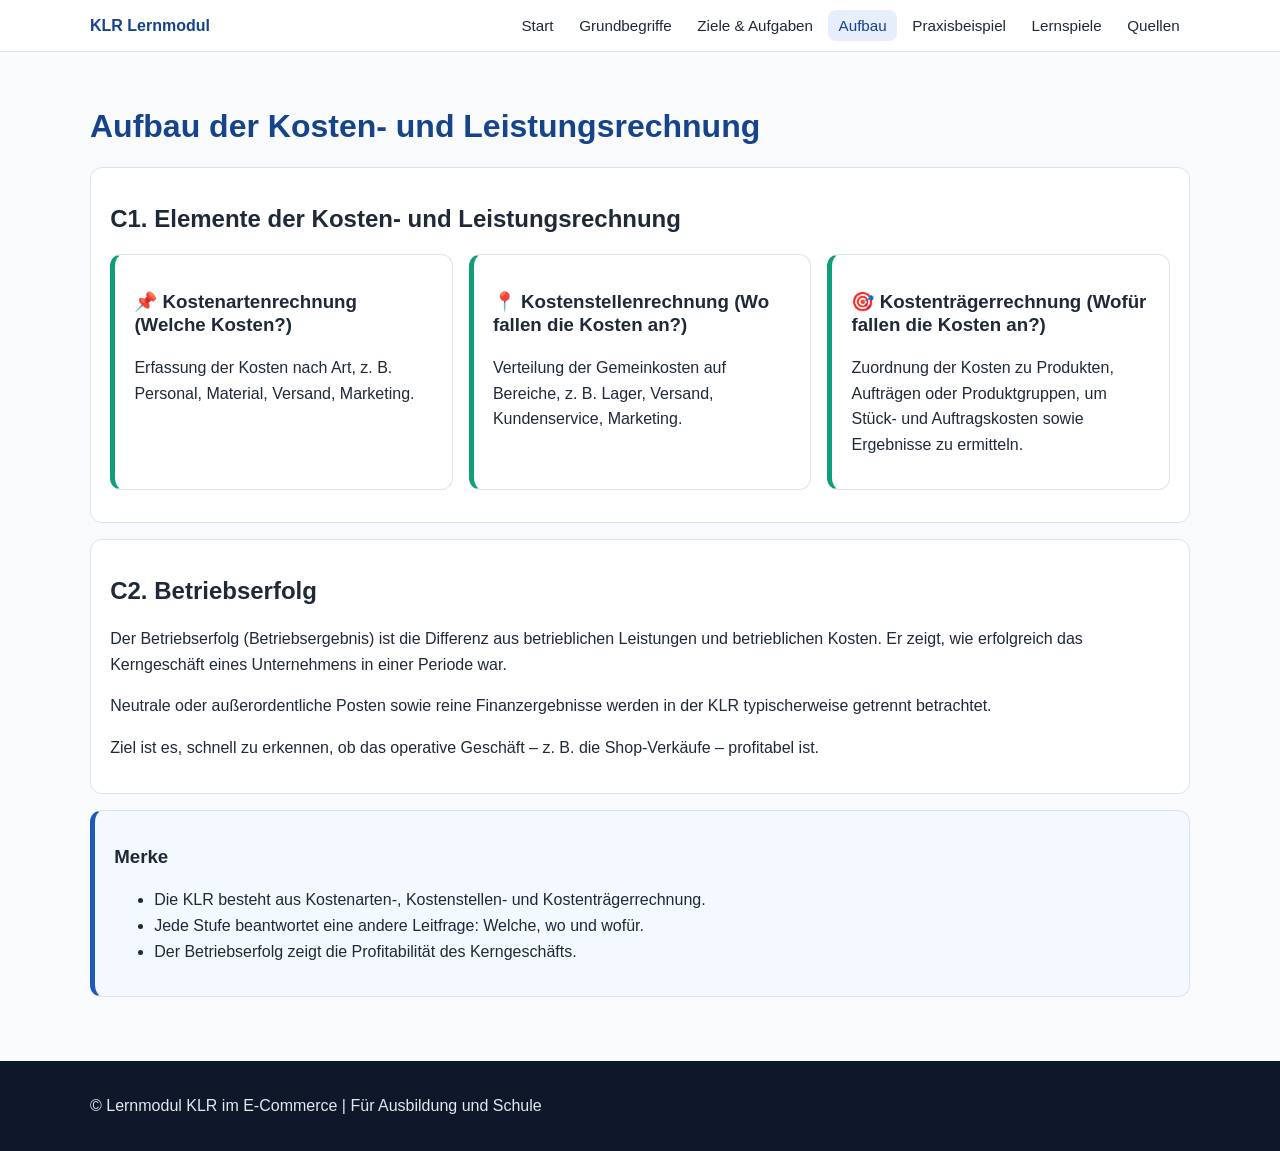
==== aufbau.html @ 21ca93da "Erstelle mehrseitiges KLR-Lernmodul mit Interaktionen" ====
<!DOCTYPE html>
<html lang="de"><head><meta charset="UTF-8"><meta name="viewport" content="width=device-width, initial-scale=1.0"><title>Aufbau der KLR</title><link rel="stylesheet" href="style.css"></head><body>
<header class="site-header"><div class="nav-wrap"><a class="brand" href="index.html">KLR Lernmodul</a><nav aria-label="Hauptnavigation"><ul><li><a href="index.html">Start</a></li><li><a href="grundlagen.html">Grundbegriffe</a></li><li><a href="ziele_aufgaben.html">Ziele & Aufgaben</a></li><li><a href="aufbau.html">Aufbau</a></li><li><a href="praxis_beispiel.html">Praxisbeispiel</a></li><li><a href="lernspiele.html">Lernspiele</a></li><li><a href="quellen.html">Quellen</a></li></ul></nav></div></header>
<main>
<h1>Aufbau der Kosten- und Leistungsrechnung</h1>
<section class="card"><h2>C1. Elemente der Kosten- und Leistungsrechnung</h2><div class="grid-2"><article class="icon-box card"><h3>📌 Kostenartenrechnung (Welche Kosten?)</h3><p>Erfassung der Kosten nach Art, z. B. Personal, Material, Versand, Marketing.</p></article><article class="icon-box card"><h3>📍 Kostenstellenrechnung (Wo fallen die Kosten an?)</h3><p>Verteilung der Gemeinkosten auf Bereiche, z. B. Lager, Versand, Kundenservice, Marketing.</p></article><article class="icon-box card"><h3>🎯 Kostenträgerrechnung (Wofür fallen die Kosten an?)</h3><p>Zuordnung der Kosten zu Produkten, Aufträgen oder Produktgruppen, um Stück- und Auftragskosten sowie Ergebnisse zu ermitteln.</p></article></div></section>
<section class="card"><h2>C2. Betriebserfolg</h2><p>Der Betriebserfolg (Betriebsergebnis) ist die Differenz aus betrieblichen Leistungen und betrieblichen Kosten. Er zeigt, wie erfolgreich das Kerngeschäft eines Unternehmens in einer Periode war.</p><p>Neutrale oder außerordentliche Posten sowie reine Finanzergebnisse werden in der KLR typischerweise getrennt betrachtet.</p><p>Ziel ist es, schnell zu erkennen, ob das operative Geschäft – z. B. die Shop-Verkäufe – profitabel ist.</p></section>
<aside class="merke"><h3>Merke</h3><ul><li>Die KLR besteht aus Kostenarten-, Kostenstellen- und Kostenträgerrechnung.</li><li>Jede Stufe beantwortet eine andere Leitfrage: Welche, wo und wofür.</li><li>Der Betriebserfolg zeigt die Profitabilität des Kerngeschäfts.</li></ul></aside>
</main>
<footer class="site-footer"><div class="site-footer-inner"><p>© Lernmodul KLR im E‑Commerce | Für Ausbildung und Schule</p></div></footer><script src="script.js"></script></body></html>
---- style.css ----
/* Gemeinsames Stylesheet für alle KLR-Lernseiten */
:root {
  --primary: #1e5bb8;
  --primary-dark: #15448a;
  --accent: #0f9d7a;
  --text: #1f2937;
  --muted: #6b7280;
  --bg: #f8fafc;
  --surface: #ffffff;
  --border: #dbe3ee;
}

* {
  box-sizing: border-box;
}

body {
  margin: 0;
  font-family: Arial, Helvetica, sans-serif;
  color: var(--text);
  background: var(--bg);
  line-height: 1.6;
}

a {
  color: var(--primary);
}

a:focus,
button:focus,
input:focus,
select:focus {
  outline: 3px solid #93c5fd;
  outline-offset: 2px;
}

.site-header {
  background: var(--surface);
  border-bottom: 1px solid var(--border);
  position: sticky;
  top: 0;
  z-index: 20;
}

.nav-wrap,
main,
.site-footer-inner {
  width: min(1100px, 92%);
  margin: 0 auto;
}

.nav-wrap {
  display: flex;
  gap: 1rem;
  justify-content: space-between;
  align-items: center;
  padding: 0.8rem 0;
}

.brand {
  font-weight: 700;
  color: var(--primary-dark);
  text-decoration: none;
}

nav ul {
  display: flex;
  flex-wrap: wrap;
  list-style: none;
  margin: 0;
  padding: 0;
  gap: 0.3rem;
}

nav a {
  text-decoration: none;
  color: var(--text);
  font-size: 0.95rem;
  padding: 0.45rem 0.65rem;
  border-radius: 8px;
}

nav a.active,
nav a:hover {
  background: #e6eefc;
  color: var(--primary-dark);
}

main {
  padding: 2rem 0 3rem;
}

.hero,
.card,
.info-box,
.merke,
.quiz-question,
.match-row,
.result-box {
  background: var(--surface);
  border: 1px solid var(--border);
  border-radius: 12px;
  padding: 1rem 1.2rem;
  margin-bottom: 1rem;
}

h1, h2, h3 {
  line-height: 1.25;
}

h1 {
  color: var(--primary-dark);
}

.button-grid {
  display: grid;
  grid-template-columns: repeat(auto-fit, minmax(220px, 1fr));
  gap: 0.8rem;
}

.btn,
button {
  border: none;
  border-radius: 10px;
  background: var(--primary);
  color: #fff;
  padding: 0.65rem 0.95rem;
  font-weight: 600;
  cursor: pointer;
}

.btn:hover,
button:hover {
  background: var(--primary-dark);
}

.btn-secondary {
  background: var(--accent);
}

.table-wrap {
  overflow-x: auto;
}

table {
  width: 100%;
  border-collapse: collapse;
  margin: 0.5rem 0 1rem;
}

th,
td {
  border: 1px solid var(--border);
  padding: 0.7rem;
  vertical-align: top;
}

th {
  background: #eef4ff;
  text-align: left;
}

.grid-2 {
  display: grid;
  grid-template-columns: repeat(auto-fit, minmax(250px, 1fr));
  gap: 1rem;
}

.icon-box {
  border-left: 5px solid var(--accent);
}

.merke {
  border-left: 5px solid var(--primary);
  background: #f4f8ff;
}

.form-grid {
  display: grid;
  grid-template-columns: repeat(auto-fit, minmax(220px, 1fr));
  gap: 0.8rem;
}

label {
  font-weight: 600;
  display: block;
  margin-bottom: 0.25rem;
}

input,
select {
  width: 100%;
  padding: 0.55rem;
  border-radius: 8px;
  border: 1px solid #bfc8d6;
  background: #fff;
}

.feedback {
  font-weight: 700;
  margin-top: 0.45rem;
}

.feedback.correct {
  color: #166534;
}

.feedback.wrong {
  color: #991b1b;
}

.site-footer {
  background: #0f172a;
  color: #e2e8f0;
  padding: 1rem 0;
}

.site-footer a {
  color: #bfdbfe;
}

@media (max-width: 780px) {
  .nav-wrap {
    flex-direction: column;
    align-items: flex-start;
  }
}

.visually-hidden { position:absolute; left:-9999px; }
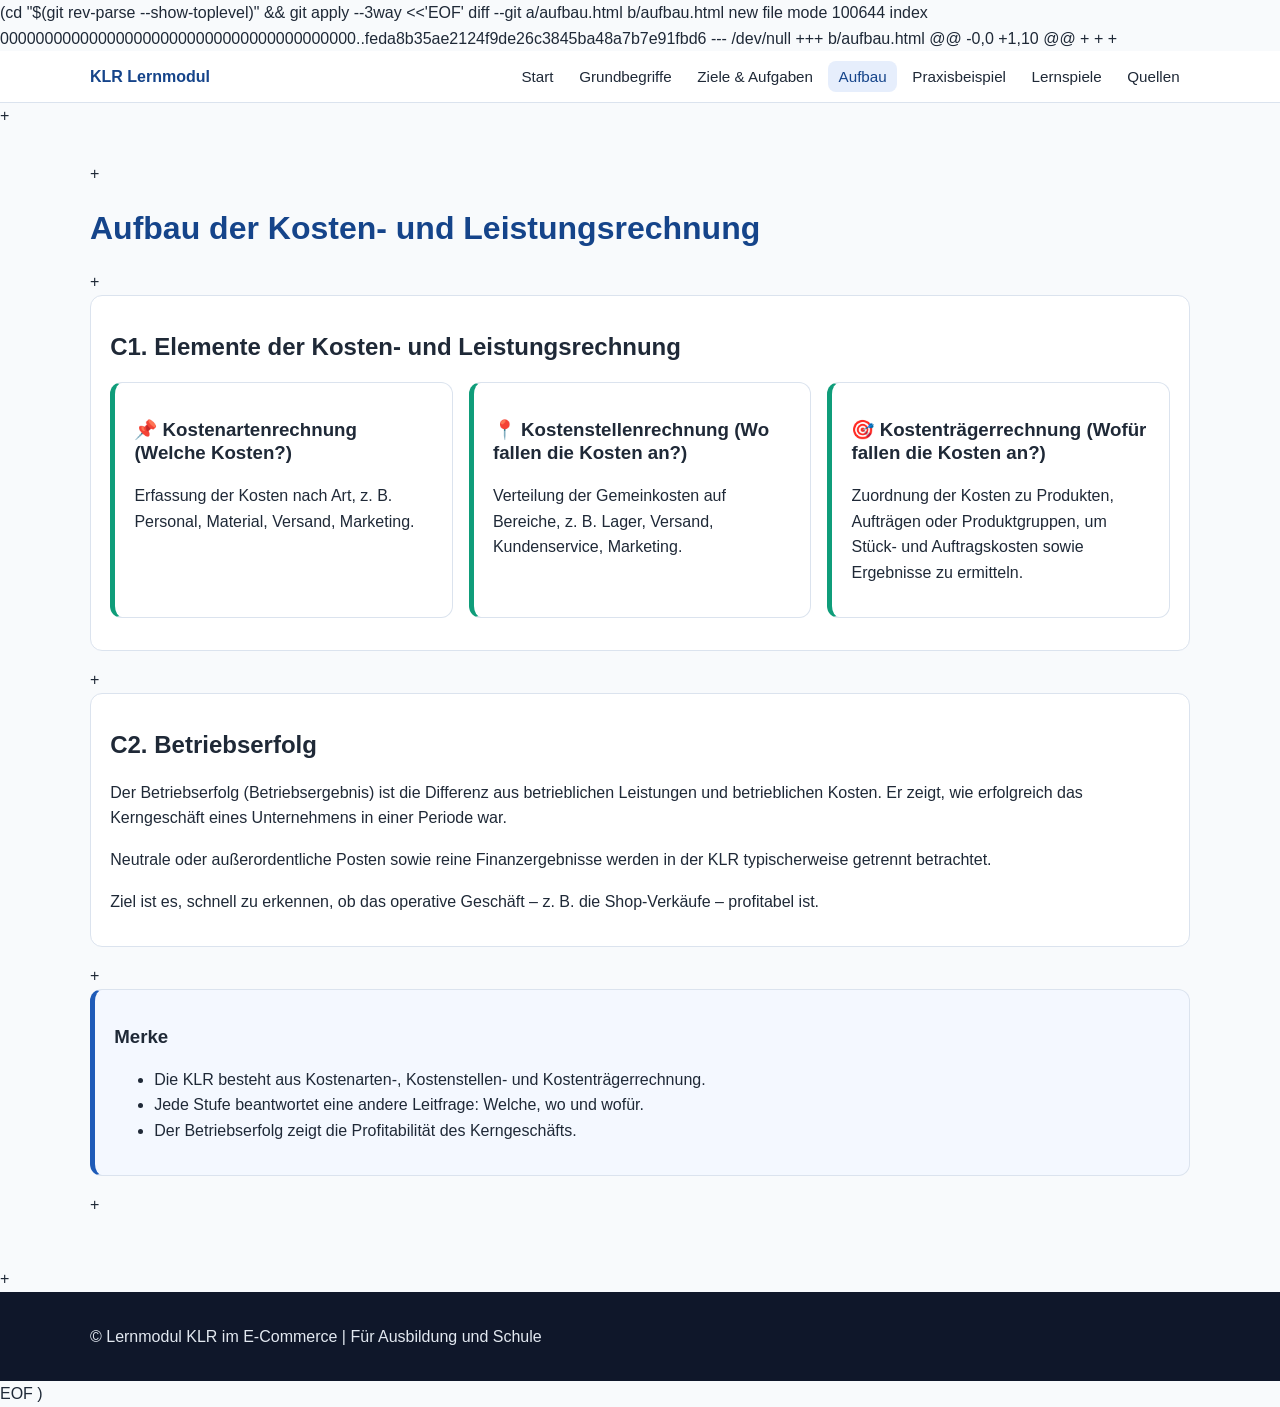
==== commit e5a50959: "Create aufbau.html" ====
--- a/aufbau.html
+++ b/aufbau.html
@@ -1,10 +1,20 @@
-<!DOCTYPE html>
-<html lang="de"><head><meta charset="UTF-8"><meta name="viewport" content="width=device-width, initial-scale=1.0"><title>Aufbau der KLR</title><link rel="stylesheet" href="style.css"></head><body>
-<header class="site-header"><div class="nav-wrap"><a class="brand" href="index.html">KLR Lernmodul</a><nav aria-label="Hauptnavigation"><ul><li><a href="index.html">Start</a></li><li><a href="grundlagen.html">Grundbegriffe</a></li><li><a href="ziele_aufgaben.html">Ziele & Aufgaben</a></li><li><a href="aufbau.html">Aufbau</a></li><li><a href="praxis_beispiel.html">Praxisbeispiel</a></li><li><a href="lernspiele.html">Lernspiele</a></li><li><a href="quellen.html">Quellen</a></li></ul></nav></div></header>
-<main>
-<h1>Aufbau der Kosten- und Leistungsrechnung</h1>
-<section class="card"><h2>C1. Elemente der Kosten- und Leistungsrechnung</h2><div class="grid-2"><article class="icon-box card"><h3>📌 Kostenartenrechnung (Welche Kosten?)</h3><p>Erfassung der Kosten nach Art, z. B. Personal, Material, Versand, Marketing.</p></article><article class="icon-box card"><h3>📍 Kostenstellenrechnung (Wo fallen die Kosten an?)</h3><p>Verteilung der Gemeinkosten auf Bereiche, z. B. Lager, Versand, Kundenservice, Marketing.</p></article><article class="icon-box card"><h3>🎯 Kostenträgerrechnung (Wofür fallen die Kosten an?)</h3><p>Zuordnung der Kosten zu Produkten, Aufträgen oder Produktgruppen, um Stück- und Auftragskosten sowie Ergebnisse zu ermitteln.</p></article></div></section>
-<section class="card"><h2>C2. Betriebserfolg</h2><p>Der Betriebserfolg (Betriebsergebnis) ist die Differenz aus betrieblichen Leistungen und betrieblichen Kosten. Er zeigt, wie erfolgreich das Kerngeschäft eines Unternehmens in einer Periode war.</p><p>Neutrale oder außerordentliche Posten sowie reine Finanzergebnisse werden in der KLR typischerweise getrennt betrachtet.</p><p>Ziel ist es, schnell zu erkennen, ob das operative Geschäft – z. B. die Shop-Verkäufe – profitabel ist.</p></section>
-<aside class="merke"><h3>Merke</h3><ul><li>Die KLR besteht aus Kostenarten-, Kostenstellen- und Kostenträgerrechnung.</li><li>Jede Stufe beantwortet eine andere Leitfrage: Welche, wo und wofür.</li><li>Der Betriebserfolg zeigt die Profitabilität des Kerngeschäfts.</li></ul></aside>
-</main>
-<footer class="site-footer"><div class="site-footer-inner"><p>© Lernmodul KLR im E‑Commerce | Für Ausbildung und Schule</p></div></footer><script src="script.js"></script></body></html>
+ (cd "$(git rev-parse --show-toplevel)" && git apply --3way <<'EOF' 
+diff --git a/aufbau.html b/aufbau.html
+new file mode 100644
+index 0000000000000000000000000000000000000000..feda8b35ae2124f9de26c3845ba48a7b7e91fbd6
+--- /dev/null
++++ b/aufbau.html
+@@ -0,0 +1,10 @@
++<!DOCTYPE html>
++<html lang="de"><head><meta charset="UTF-8"><meta name="viewport" content="width=device-width, initial-scale=1.0"><title>Aufbau der KLR</title><link rel="stylesheet" href="style.css"></head><body>
++<header class="site-header"><div class="nav-wrap"><a class="brand" href="index.html">KLR Lernmodul</a><nav aria-label="Hauptnavigation"><ul><li><a href="index.html">Start</a></li><li><a href="grundlagen.html">Grundbegriffe</a></li><li><a href="ziele_aufgaben.html">Ziele & Aufgaben</a></li><li><a href="aufbau.html">Aufbau</a></li><li><a href="praxis_beispiel.html">Praxisbeispiel</a></li><li><a href="lernspiele.html">Lernspiele</a></li><li><a href="quellen.html">Quellen</a></li></ul></nav></div></header>
++<main>
++<h1>Aufbau der Kosten- und Leistungsrechnung</h1>
++<section class="card"><h2>C1. Elemente der Kosten- und Leistungsrechnung</h2><div class="grid-2"><article class="icon-box card"><h3>📌 Kostenartenrechnung (Welche Kosten?)</h3><p>Erfassung der Kosten nach Art, z. B. Personal, Material, Versand, Marketing.</p></article><article class="icon-box card"><h3>📍 Kostenstellenrechnung (Wo fallen die Kosten an?)</h3><p>Verteilung der Gemeinkosten auf Bereiche, z. B. Lager, Versand, Kundenservice, Marketing.</p></article><article class="icon-box card"><h3>🎯 Kostenträgerrechnung (Wofür fallen die Kosten an?)</h3><p>Zuordnung der Kosten zu Produkten, Aufträgen oder Produktgruppen, um Stück- und Auftragskosten sowie Ergebnisse zu ermitteln.</p></article></div></section>
++<section class="card"><h2>C2. Betriebserfolg</h2><p>Der Betriebserfolg (Betriebsergebnis) ist die Differenz aus betrieblichen Leistungen und betrieblichen Kosten. Er zeigt, wie erfolgreich das Kerngeschäft eines Unternehmens in einer Periode war.</p><p>Neutrale oder außerordentliche Posten sowie reine Finanzergebnisse werden in der KLR typischerweise getrennt betrachtet.</p><p>Ziel ist es, schnell zu erkennen, ob das operative Geschäft – z. B. die Shop-Verkäufe – profitabel ist.</p></section>
++<aside class="merke"><h3>Merke</h3><ul><li>Die KLR besteht aus Kostenarten-, Kostenstellen- und Kostenträgerrechnung.</li><li>Jede Stufe beantwortet eine andere Leitfrage: Welche, wo und wofür.</li><li>Der Betriebserfolg zeigt die Profitabilität des Kerngeschäfts.</li></ul></aside>
++</main>
++<footer class="site-footer"><div class="site-footer-inner"><p>© Lernmodul KLR im E‑Commerce | Für Ausbildung und Schule</p></div></footer><script src="script.js"></script></body></html>
+ 
+EOF
+)
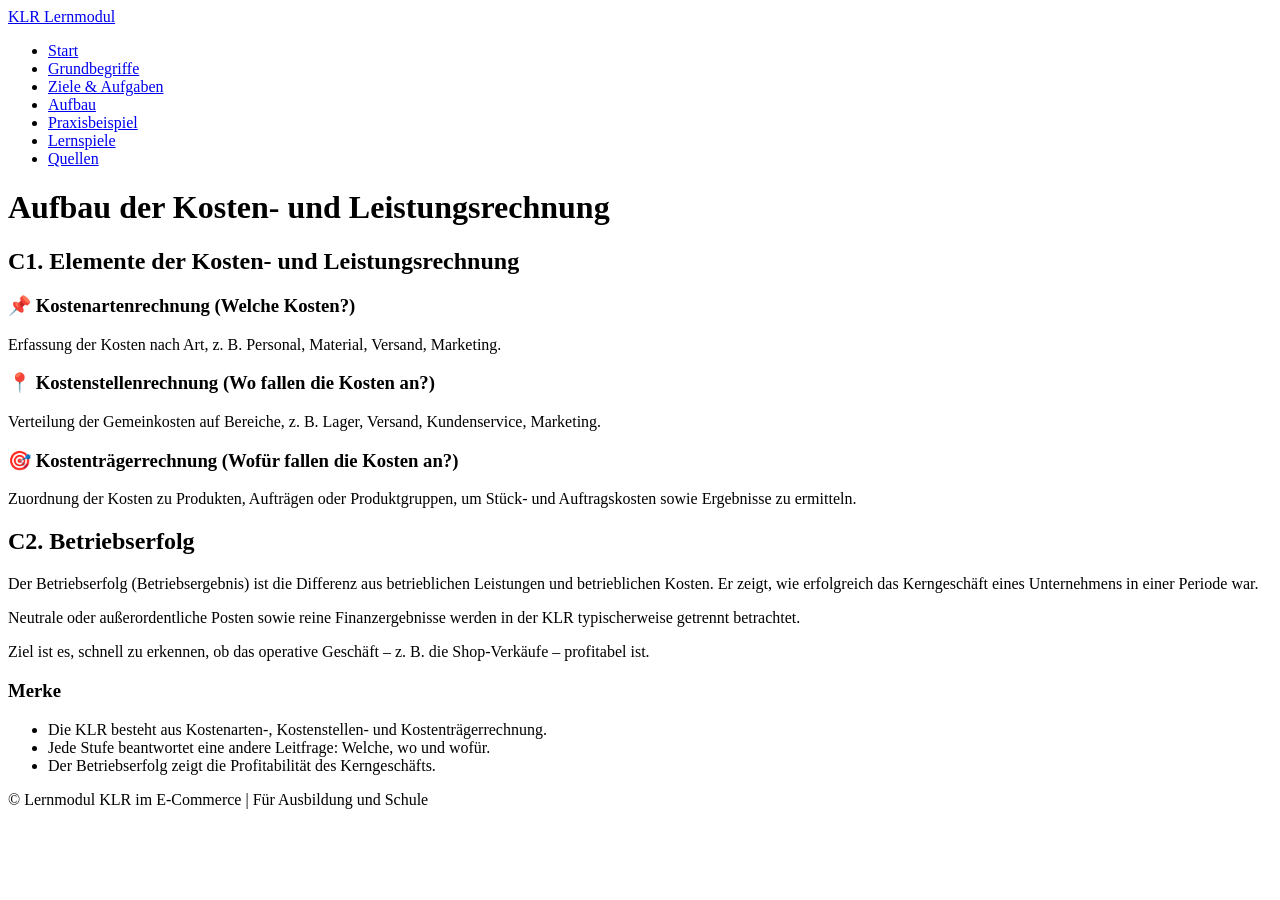
==== commit 0a4cee09: "Update aufbau.html" ====
--- a/aufbau.html
+++ b/aufbau.html
@@ -1,20 +1,10 @@
- (cd "$(git rev-parse --show-toplevel)" && git apply --3way <<'EOF' 
-diff --git a/aufbau.html b/aufbau.html
-new file mode 100644
-index 0000000000000000000000000000000000000000..feda8b35ae2124f9de26c3845ba48a7b7e91fbd6
---- /dev/null
-+++ b/aufbau.html
-@@ -0,0 +1,10 @@
-+<!DOCTYPE html>
-+<html lang="de"><head><meta charset="UTF-8"><meta name="viewport" content="width=device-width, initial-scale=1.0"><title>Aufbau der KLR</title><link rel="stylesheet" href="style.css"></head><body>
-+<header class="site-header"><div class="nav-wrap"><a class="brand" href="index.html">KLR Lernmodul</a><nav aria-label="Hauptnavigation"><ul><li><a href="index.html">Start</a></li><li><a href="grundlagen.html">Grundbegriffe</a></li><li><a href="ziele_aufgaben.html">Ziele & Aufgaben</a></li><li><a href="aufbau.html">Aufbau</a></li><li><a href="praxis_beispiel.html">Praxisbeispiel</a></li><li><a href="lernspiele.html">Lernspiele</a></li><li><a href="quellen.html">Quellen</a></li></ul></nav></div></header>
-+<main>
-+<h1>Aufbau der Kosten- und Leistungsrechnung</h1>
-+<section class="card"><h2>C1. Elemente der Kosten- und Leistungsrechnung</h2><div class="grid-2"><article class="icon-box card"><h3>📌 Kostenartenrechnung (Welche Kosten?)</h3><p>Erfassung der Kosten nach Art, z. B. Personal, Material, Versand, Marketing.</p></article><article class="icon-box card"><h3>📍 Kostenstellenrechnung (Wo fallen die Kosten an?)</h3><p>Verteilung der Gemeinkosten auf Bereiche, z. B. Lager, Versand, Kundenservice, Marketing.</p></article><article class="icon-box card"><h3>🎯 Kostenträgerrechnung (Wofür fallen die Kosten an?)</h3><p>Zuordnung der Kosten zu Produkten, Aufträgen oder Produktgruppen, um Stück- und Auftragskosten sowie Ergebnisse zu ermitteln.</p></article></div></section>
-+<section class="card"><h2>C2. Betriebserfolg</h2><p>Der Betriebserfolg (Betriebsergebnis) ist die Differenz aus betrieblichen Leistungen und betrieblichen Kosten. Er zeigt, wie erfolgreich das Kerngeschäft eines Unternehmens in einer Periode war.</p><p>Neutrale oder außerordentliche Posten sowie reine Finanzergebnisse werden in der KLR typischerweise getrennt betrachtet.</p><p>Ziel ist es, schnell zu erkennen, ob das operative Geschäft – z. B. die Shop-Verkäufe – profitabel ist.</p></section>
-+<aside class="merke"><h3>Merke</h3><ul><li>Die KLR besteht aus Kostenarten-, Kostenstellen- und Kostenträgerrechnung.</li><li>Jede Stufe beantwortet eine andere Leitfrage: Welche, wo und wofür.</li><li>Der Betriebserfolg zeigt die Profitabilität des Kerngeschäfts.</li></ul></aside>
-+</main>
-+<footer class="site-footer"><div class="site-footer-inner"><p>© Lernmodul KLR im E‑Commerce | Für Ausbildung und Schule</p></div></footer><script src="script.js"></script></body></html>
- 
-EOF
-)
+<!DOCTYPE html>
+<html lang="de"><head><meta charset="UTF-8"><meta name="viewport" content="width=device-width, initial-scale=1.0"><title>Aufbau der KLR</title><link rel="stylesheet" href="style.css"></head><body>
+<header class="site-header"><div class="nav-wrap"><a class="brand" href="index.html">KLR Lernmodul</a><nav aria-label="Hauptnavigation"><ul><li><a href="index.html">Start</a></li><li><a href="grundlagen.html">Grundbegriffe</a></li><li><a href="ziele_aufgaben.html">Ziele & Aufgaben</a></li><li><a href="aufbau.html">Aufbau</a></li><li><a href="praxis_beispiel.html">Praxisbeispiel</a></li><li><a href="lernspiele.html">Lernspiele</a></li><li><a href="quellen.html">Quellen</a></li></ul></nav></div></header>
+<main>
+<h1>Aufbau der Kosten- und Leistungsrechnung</h1>
+<section class="card"><h2>C1. Elemente der Kosten- und Leistungsrechnung</h2><div class="grid-2"><article class="icon-box card"><h3>📌 Kostenartenrechnung (Welche Kosten?)</h3><p>Erfassung der Kosten nach Art, z. B. Personal, Material, Versand, Marketing.</p></article><article class="icon-box card"><h3>📍 Kostenstellenrechnung (Wo fallen die Kosten an?)</h3><p>Verteilung der Gemeinkosten auf Bereiche, z. B. Lager, Versand, Kundenservice, Marketing.</p></article><article class="icon-box card"><h3>🎯 Kostenträgerrechnung (Wofür fallen die Kosten an?)</h3><p>Zuordnung der Kosten zu Produkten, Aufträgen oder Produktgruppen, um Stück- und Auftragskosten sowie Ergebnisse zu ermitteln.</p></article></div></section>
+<section class="card"><h2>C2. Betriebserfolg</h2><p>Der Betriebserfolg (Betriebsergebnis) ist die Differenz aus betrieblichen Leistungen und betrieblichen Kosten. Er zeigt, wie erfolgreich das Kerngeschäft eines Unternehmens in einer Periode war.</p><p>Neutrale oder außerordentliche Posten sowie reine Finanzergebnisse werden in der KLR typischerweise getrennt betrachtet.</p><p>Ziel ist es, schnell zu erkennen, ob das operative Geschäft – z. B. die Shop-Verkäufe – profitabel ist.</p></section>
+<aside class="merke"><h3>Merke</h3><ul><li>Die KLR besteht aus Kostenarten-, Kostenstellen- und Kostenträgerrechnung.</li><li>Jede Stufe beantwortet eine andere Leitfrage: Welche, wo und wofür.</li><li>Der Betriebserfolg zeigt die Profitabilität des Kerngeschäfts.</li></ul></aside>
+</main>
+<footer class="site-footer"><div class="site-footer-inner"><p>© Lernmodul KLR im E‑Commerce | Für Ausbildung und Schule</p></div></footer><script src="script.js"></script></body></html>
--- a/style.css
+++ b/style.css
@@ -1,229 +1,239 @@
-/* Gemeinsames Stylesheet für alle KLR-Lernseiten */
-:root {
-  --primary: #1e5bb8;
-  --primary-dark: #15448a;
-  --accent: #0f9d7a;
-  --text: #1f2937;
-  --muted: #6b7280;
-  --bg: #f8fafc;
-  --surface: #ffffff;
-  --border: #dbe3ee;
-}
-
-* {
-  box-sizing: border-box;
-}
-
-body {
-  margin: 0;
-  font-family: Arial, Helvetica, sans-serif;
-  color: var(--text);
-  background: var(--bg);
-  line-height: 1.6;
-}
-
-a {
-  color: var(--primary);
-}
-
-a:focus,
-button:focus,
-input:focus,
-select:focus {
-  outline: 3px solid #93c5fd;
-  outline-offset: 2px;
-}
-
-.site-header {
-  background: var(--surface);
-  border-bottom: 1px solid var(--border);
-  position: sticky;
-  top: 0;
-  z-index: 20;
-}
-
-.nav-wrap,
-main,
-.site-footer-inner {
-  width: min(1100px, 92%);
-  margin: 0 auto;
-}
-
-.nav-wrap {
-  display: flex;
-  gap: 1rem;
-  justify-content: space-between;
-  align-items: center;
-  padding: 0.8rem 0;
-}
-
-.brand {
-  font-weight: 700;
-  color: var(--primary-dark);
-  text-decoration: none;
-}
-
-nav ul {
-  display: flex;
-  flex-wrap: wrap;
-  list-style: none;
-  margin: 0;
-  padding: 0;
-  gap: 0.3rem;
-}
-
-nav a {
-  text-decoration: none;
-  color: var(--text);
-  font-size: 0.95rem;
-  padding: 0.45rem 0.65rem;
-  border-radius: 8px;
-}
-
-nav a.active,
-nav a:hover {
-  background: #e6eefc;
-  color: var(--primary-dark);
-}
-
-main {
-  padding: 2rem 0 3rem;
-}
-
-.hero,
-.card,
-.info-box,
-.merke,
-.quiz-question,
-.match-row,
-.result-box {
-  background: var(--surface);
-  border: 1px solid var(--border);
-  border-radius: 12px;
-  padding: 1rem 1.2rem;
-  margin-bottom: 1rem;
-}
-
-h1, h2, h3 {
-  line-height: 1.25;
-}
-
-h1 {
-  color: var(--primary-dark);
-}
-
-.button-grid {
-  display: grid;
-  grid-template-columns: repeat(auto-fit, minmax(220px, 1fr));
-  gap: 0.8rem;
-}
-
-.btn,
-button {
-  border: none;
-  border-radius: 10px;
-  background: var(--primary);
-  color: #fff;
-  padding: 0.65rem 0.95rem;
-  font-weight: 600;
-  cursor: pointer;
-}
-
-.btn:hover,
-button:hover {
-  background: var(--primary-dark);
-}
-
-.btn-secondary {
-  background: var(--accent);
-}
-
-.table-wrap {
-  overflow-x: auto;
-}
-
-table {
-  width: 100%;
-  border-collapse: collapse;
-  margin: 0.5rem 0 1rem;
-}
-
-th,
-td {
-  border: 1px solid var(--border);
-  padding: 0.7rem;
-  vertical-align: top;
-}
-
-th {
-  background: #eef4ff;
-  text-align: left;
-}
-
-.grid-2 {
-  display: grid;
-  grid-template-columns: repeat(auto-fit, minmax(250px, 1fr));
-  gap: 1rem;
-}
-
-.icon-box {
-  border-left: 5px solid var(--accent);
-}
-
-.merke {
-  border-left: 5px solid var(--primary);
-  background: #f4f8ff;
-}
-
-.form-grid {
-  display: grid;
-  grid-template-columns: repeat(auto-fit, minmax(220px, 1fr));
-  gap: 0.8rem;
-}
-
-label {
-  font-weight: 600;
-  display: block;
-  margin-bottom: 0.25rem;
-}
-
-input,
-select {
-  width: 100%;
-  padding: 0.55rem;
-  border-radius: 8px;
-  border: 1px solid #bfc8d6;
-  background: #fff;
-}
-
-.feedback {
-  font-weight: 700;
-  margin-top: 0.45rem;
-}
-
-.feedback.correct {
-  color: #166534;
-}
-
-.feedback.wrong {
-  color: #991b1b;
-}
-
-.site-footer {
-  background: #0f172a;
-  color: #e2e8f0;
-  padding: 1rem 0;
-}
-
-.site-footer a {
-  color: #bfdbfe;
-}
-
-@media (max-width: 780px) {
-  .nav-wrap {
-    flex-direction: column;
-    align-items: flex-start;
-  }
-}
-
-.visually-hidden { position:absolute; left:-9999px; }
+ (cd "$(git rev-parse --show-toplevel)" && git apply --3way <<'EOF' 
+diff --git a/style.css b/style.css
+new file mode 100644
+index 0000000000000000000000000000000000000000..432370d8b7772b08f0607b1eeacebd2748556123
+--- /dev/null
++++ b/style.css
+@@ -0,0 +1,229 @@
++/* Gemeinsames Stylesheet für alle KLR-Lernseiten */
++:root {
++  --primary: #1e5bb8;
++  --primary-dark: #15448a;
++  --accent: #0f9d7a;
++  --text: #1f2937;
++  --muted: #6b7280;
++  --bg: #f8fafc;
++  --surface: #ffffff;
++  --border: #dbe3ee;
++}
++
++* {
++  box-sizing: border-box;
++}
++
++body {
++  margin: 0;
++  font-family: Arial, Helvetica, sans-serif;
++  color: var(--text);
++  background: var(--bg);
++  line-height: 1.6;
++}
++
++a {
++  color: var(--primary);
++}
++
++a:focus,
++button:focus,
++input:focus,
++select:focus {
++  outline: 3px solid #93c5fd;
++  outline-offset: 2px;
++}
++
++.site-header {
++  background: var(--surface);
++  border-bottom: 1px solid var(--border);
++  position: sticky;
++  top: 0;
++  z-index: 20;
++}
++
++.nav-wrap,
++main,
++.site-footer-inner {
++  width: min(1100px, 92%);
++  margin: 0 auto;
++}
++
++.nav-wrap {
++  display: flex;
++  gap: 1rem;
++  justify-content: space-between;
++  align-items: center;
++  padding: 0.8rem 0;
++}
++
++.brand {
++  font-weight: 700;
++  color: var(--primary-dark);
++  text-decoration: none;
++}
++
++nav ul {
++  display: flex;
++  flex-wrap: wrap;
++  list-style: none;
++  margin: 0;
++  padding: 0;
++  gap: 0.3rem;
++}
++
++nav a {
++  text-decoration: none;
++  color: var(--text);
++  font-size: 0.95rem;
++  padding: 0.45rem 0.65rem;
++  border-radius: 8px;
++}
++
++nav a.active,
++nav a:hover {
++  background: #e6eefc;
++  color: var(--primary-dark);
++}
++
++main {
++  padding: 2rem 0 3rem;
++}
++
++.hero,
++.card,
++.info-box,
++.merke,
++.quiz-question,
++.match-row,
++.result-box {
++  background: var(--surface);
++  border: 1px solid var(--border);
++  border-radius: 12px;
++  padding: 1rem 1.2rem;
++  margin-bottom: 1rem;
++}
++
++h1, h2, h3 {
++  line-height: 1.25;
++}
++
++h1 {
++  color: var(--primary-dark);
++}
++
++.button-grid {
++  display: grid;
++  grid-template-columns: repeat(auto-fit, minmax(220px, 1fr));
++  gap: 0.8rem;
++}
++
++.btn,
++button {
++  border: none;
++  border-radius: 10px;
++  background: var(--primary);
++  color: #fff;
++  padding: 0.65rem 0.95rem;
++  font-weight: 600;
++  cursor: pointer;
++}
++
++.btn:hover,
++button:hover {
++  background: var(--primary-dark);
++}
++
++.btn-secondary {
++  background: var(--accent);
++}
++
++.table-wrap {
++  overflow-x: auto;
++}
++
++table {
++  width: 100%;
++  border-collapse: collapse;
++  margin: 0.5rem 0 1rem;
++}
++
++th,
++td {
++  border: 1px solid var(--border);
++  padding: 0.7rem;
++  vertical-align: top;
++}
++
++th {
++  background: #eef4ff;
++  text-align: left;
++}
++
++.grid-2 {
++  display: grid;
++  grid-template-columns: repeat(auto-fit, minmax(250px, 1fr));
++  gap: 1rem;
++}
++
++.icon-box {
++  border-left: 5px solid var(--accent);
++}
++
++.merke {
++  border-left: 5px solid var(--primary);
++  background: #f4f8ff;
++}
++
++.form-grid {
++  display: grid;
++  grid-template-columns: repeat(auto-fit, minmax(220px, 1fr));
++  gap: 0.8rem;
++}
++
++label {
++  font-weight: 600;
++  display: block;
++  margin-bottom: 0.25rem;
++}
++
++input,
++select {
++  width: 100%;
++  padding: 0.55rem;
++  border-radius: 8px;
++  border: 1px solid #bfc8d6;
++  background: #fff;
++}
++
++.feedback {
++  font-weight: 700;
++  margin-top: 0.45rem;
++}
++
++.feedback.correct {
++  color: #166534;
++}
++
++.feedback.wrong {
++  color: #991b1b;
++}
++
++.site-footer {
++  background: #0f172a;
++  color: #e2e8f0;
++  padding: 1rem 0;
++}
++
++.site-footer a {
++  color: #bfdbfe;
++}
++
++@media (max-width: 780px) {
++  .nav-wrap {
++    flex-direction: column;
++    align-items: flex-start;
++  }
++}
++
++.visually-hidden { position:absolute; left:-9999px; }
+ 
+EOF
+)
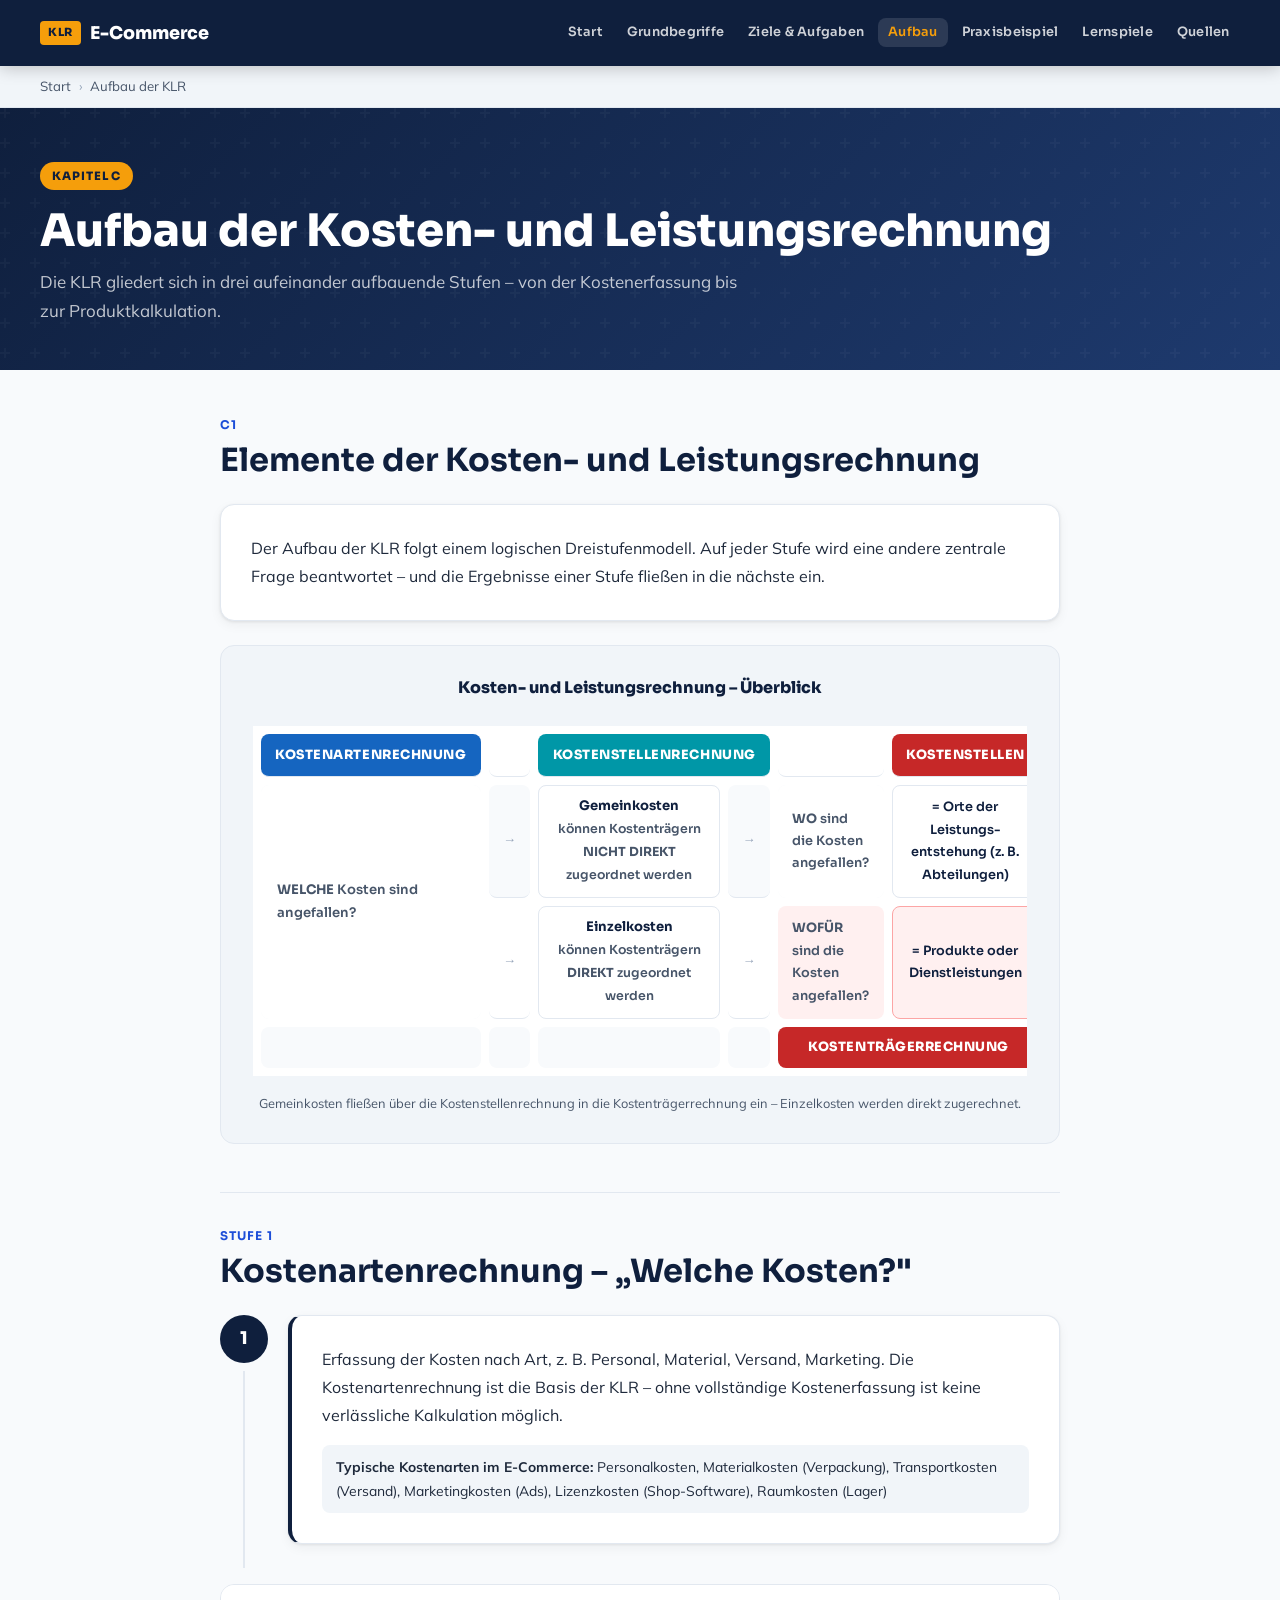
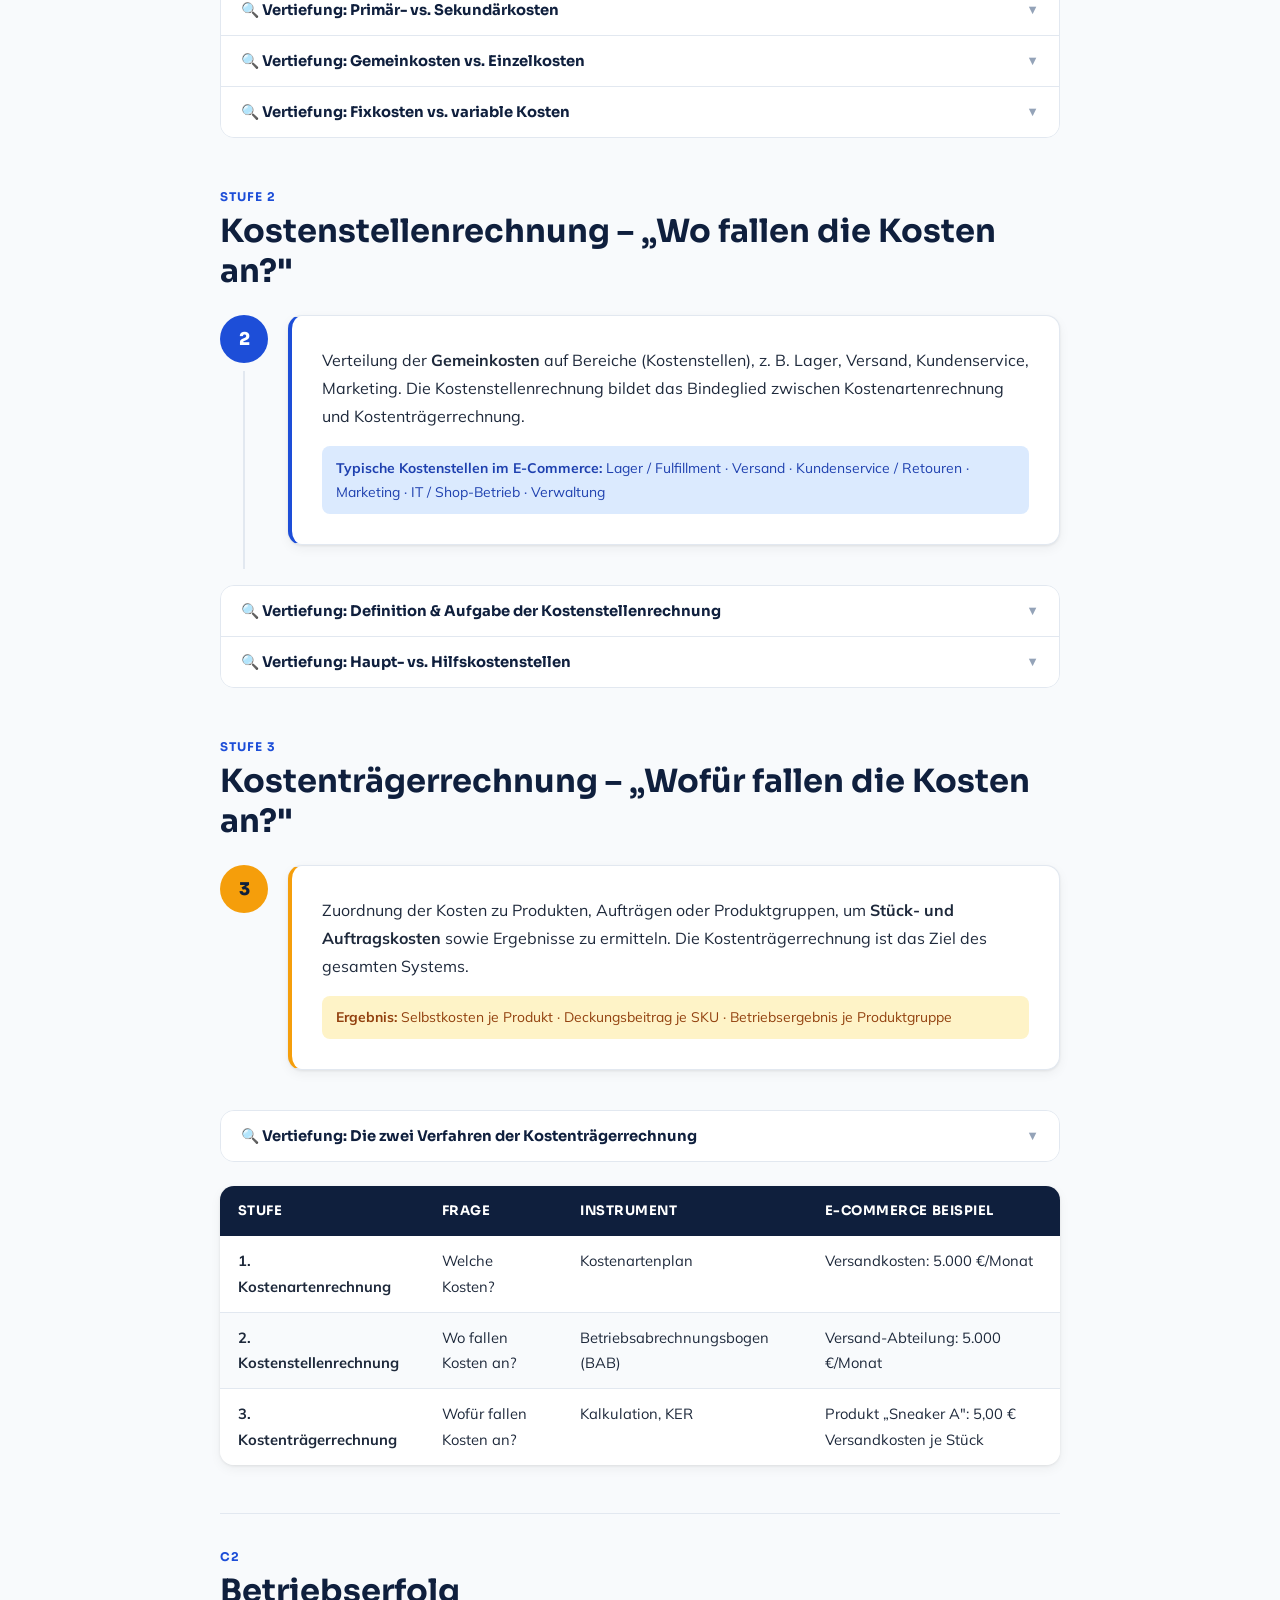
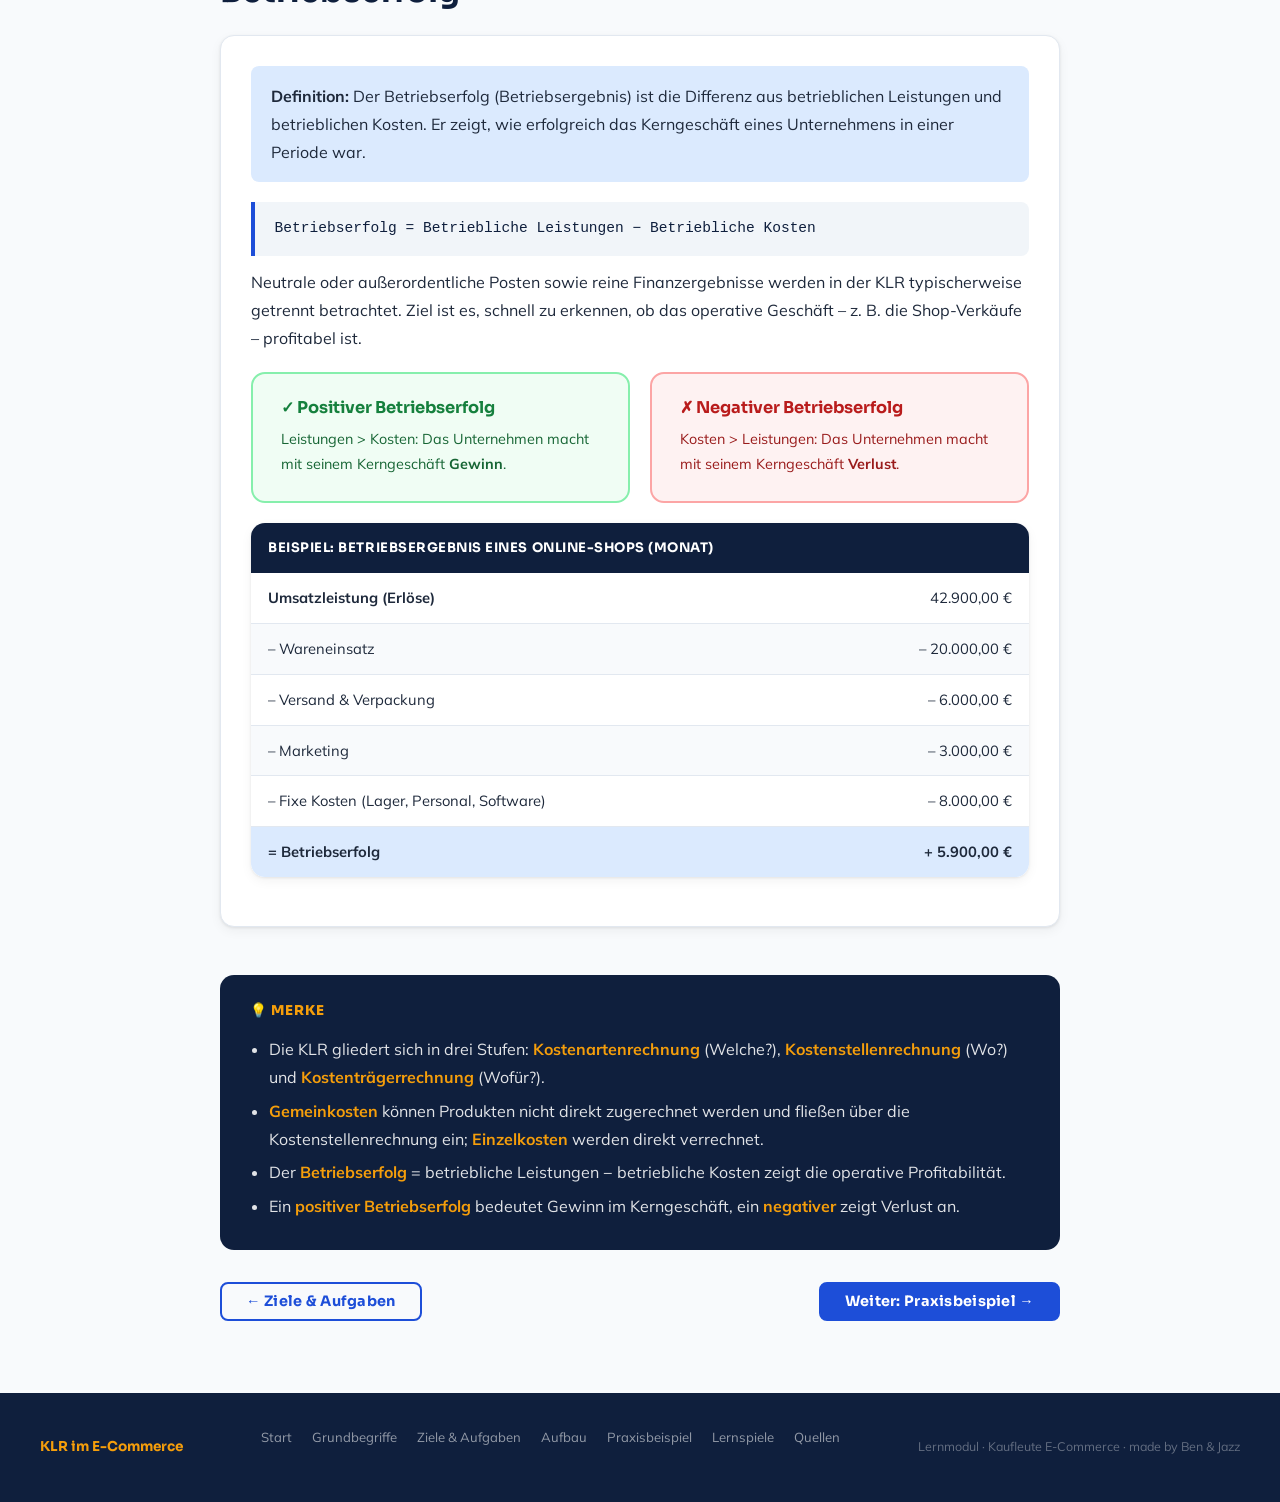
==== commit de74689c: "Add files via upload" ====
--- a/aufbau.html
+++ b/aufbau.html
@@ -1,10 +1,448 @@
 <!DOCTYPE html>
-<html lang="de"><head><meta charset="UTF-8"><meta name="viewport" content="width=device-width, initial-scale=1.0"><title>Aufbau der KLR</title><link rel="stylesheet" href="style.css"></head><body>
-<header class="site-header"><div class="nav-wrap"><a class="brand" href="index.html">KLR Lernmodul</a><nav aria-label="Hauptnavigation"><ul><li><a href="index.html">Start</a></li><li><a href="grundlagen.html">Grundbegriffe</a></li><li><a href="ziele_aufgaben.html">Ziele & Aufgaben</a></li><li><a href="aufbau.html">Aufbau</a></li><li><a href="praxis_beispiel.html">Praxisbeispiel</a></li><li><a href="lernspiele.html">Lernspiele</a></li><li><a href="quellen.html">Quellen</a></li></ul></nav></div></header>
+<html lang="de">
+<head>
+  <meta charset="UTF-8">
+  <meta name="viewport" content="width=device-width, initial-scale=1.0">
+  <title>Aufbau der KLR – KLR im E-Commerce</title>
+  <link rel="stylesheet" href="style.css">
+</head>
+<body>
+
+<header class="site-header">
+  <div class="header-inner">
+    <a class="site-logo" href="index.html"><span class="logo-badge">KLR</span> E-Commerce</a>
+    <button class="nav-toggle" aria-label="Navigation öffnen" aria-expanded="false"><span></span><span></span><span></span></button>
+    <nav class="site-nav" aria-label="Hauptnavigation">
+      <ul>
+        <li><a href="index.html">Start</a></li>
+        <li><a href="grundlagen.html">Grundbegriffe</a></li>
+        <li><a href="ziele_aufgaben.html">Ziele &amp; Aufgaben</a></li>
+        <li><a href="aufbau.html">Aufbau</a></li>
+        <li><a href="praxis_beispiel.html">Praxisbeispiel</a></li>
+        <li><a href="lernspiele.html">Lernspiele</a></li>
+        <li><a href="quellen.html">Quellen</a></li>
+      </ul>
+    </nav>
+  </div>
+</header>
+
+<div class="breadcrumb">
+  <div class="container"><a href="index.html">Start</a><span class="breadcrumb-sep">›</span><span>Aufbau der KLR</span></div>
+</div>
+
+<div class="page-hero">
+  <div class="container">
+    <span class="hero-tag">Kapitel C</span>
+    <h1>Aufbau der Kosten- und Leistungsrechnung</h1>
+    <p>Die KLR gliedert sich in drei aufeinander aufbauende Stufen – von der Kostenerfassung bis zur Produktkalkulation.</p>
+  </div>
+</div>
+
 <main>
-<h1>Aufbau der Kosten- und Leistungsrechnung</h1>
-<section class="card"><h2>C1. Elemente der Kosten- und Leistungsrechnung</h2><div class="grid-2"><article class="icon-box card"><h3>📌 Kostenartenrechnung (Welche Kosten?)</h3><p>Erfassung der Kosten nach Art, z. B. Personal, Material, Versand, Marketing.</p></article><article class="icon-box card"><h3>📍 Kostenstellenrechnung (Wo fallen die Kosten an?)</h3><p>Verteilung der Gemeinkosten auf Bereiche, z. B. Lager, Versand, Kundenservice, Marketing.</p></article><article class="icon-box card"><h3>🎯 Kostenträgerrechnung (Wofür fallen die Kosten an?)</h3><p>Zuordnung der Kosten zu Produkten, Aufträgen oder Produktgruppen, um Stück- und Auftragskosten sowie Ergebnisse zu ermitteln.</p></article></div></section>
-<section class="card"><h2>C2. Betriebserfolg</h2><p>Der Betriebserfolg (Betriebsergebnis) ist die Differenz aus betrieblichen Leistungen und betrieblichen Kosten. Er zeigt, wie erfolgreich das Kerngeschäft eines Unternehmens in einer Periode war.</p><p>Neutrale oder außerordentliche Posten sowie reine Finanzergebnisse werden in der KLR typischerweise getrennt betrachtet.</p><p>Ziel ist es, schnell zu erkennen, ob das operative Geschäft – z. B. die Shop-Verkäufe – profitabel ist.</p></section>
-<aside class="merke"><h3>Merke</h3><ul><li>Die KLR besteht aus Kostenarten-, Kostenstellen- und Kostenträgerrechnung.</li><li>Jede Stufe beantwortet eine andere Leitfrage: Welche, wo und wofür.</li><li>Der Betriebserfolg zeigt die Profitabilität des Kerngeschäfts.</li></ul></aside>
+  <div class="container-narrow">
+
+    <!-- C1: Übersicht und Diagramm -->
+    <section class="section">
+      <div class="section-title-wrap">
+        <div class="section-label">C1</div>
+        <h2>Elemente der Kosten- und Leistungsrechnung</h2>
+      </div>
+      <div class="card">
+        <p>Der Aufbau der KLR folgt einem logischen Dreistufenmodell. Auf jeder Stufe wird eine andere
+        zentrale Frage beantwortet – und die Ergebnisse einer Stufe fließen in die nächste ein.</p>
+      </div>
+
+      <!-- Flussdiagramm nach Bild 2 -->
+      <div class="klr-diagram">
+        <div class="klr-diagram-title">Kosten- und Leistungsrechnung – Überblick</div>
+        <div style="overflow-x:auto;">
+          <table class="klr-flow-table" style="min-width:560px;">
+            <tbody>
+              <!-- Zeile 1: Stufen-Header -->
+              <tr>
+                <td class="kft-blue" style="font-size:.8rem; letter-spacing:.04em; text-transform:uppercase; font-weight:800;">Kostenartenrechnung</td>
+                <td class="kft-arrow"></td>
+                <td colspan="2" class="kft-blue" style="font-size:.8rem; letter-spacing:.04em; text-transform:uppercase; font-weight:800; background:#0097a7;">Kostenstellenrechnung</td>
+                <td class="kft-arrow"></td>
+                <td class="kft-blue" style="font-size:.8rem; letter-spacing:.04em; text-transform:uppercase; font-weight:800; background:#c62828;">Kostenstellen</td>
+              </tr>
+              <!-- Zeile 2: Frage links, Gemeinkosten, KSR-Inhalt, Kostenstellen-Def -->
+              <tr>
+                <td rowspan="2" class="kft-note" style="text-align:left; padding: .75rem 1rem;">
+                  <strong>WELCHE</strong> Kosten sind angefallen?
+                </td>
+                <td class="kft-arrow">→</td>
+                <td class="kft-mid" style="font-size:.82rem;">
+                  <strong>Gemeinkosten</strong><br>
+                  <span style="font-size:.78rem; color:var(--text-light);">können Kostenträgern<br><strong>NICHT DIREKT</strong> zugeordnet werden</span>
+                </td>
+                <td class="kft-arrow">→</td>
+                <td class="kft-note" style="font-size:.8rem; text-align:left; padding:.6rem .9rem;">
+                  <strong>WO</strong> sind die Kosten angefallen?
+                </td>
+                <td class="kft-mid" style="font-size:.8rem;">
+                  = Orte der Leistungs&shy;entstehung (z. B. Abteilungen)
+                </td>
+              </tr>
+              <!-- Zeile 3: Einzelkosten / Kostenträgerrechnung -->
+              <tr>
+                <td class="kft-arrow">→</td>
+                <td class="kft-mid" style="font-size:.82rem;">
+                  <strong>Einzelkosten</strong><br>
+                  <span style="font-size:.78rem; color:var(--text-light);">können Kostenträgern<br><strong>DIREKT</strong> zugeordnet werden</span>
+                </td>
+                <td class="kft-arrow">→</td>
+                <td class="kft-note" style="font-size:.8rem; text-align:left; padding:.6rem .9rem; background:#fff0f0; border-color:#fca5a5;">
+                  <strong>WOFÜR</strong> sind die Kosten angefallen?
+                </td>
+                <td class="kft-mid" style="font-size:.8rem; background:#fff0f0; border-color:#fca5a5;">
+                  = Produkte oder Dienstleistungen
+                </td>
+              </tr>
+              <!-- Zeile 4: Kostenträgerrechnung-Label -->
+              <tr>
+                <td></td>
+                <td></td>
+                <td></td>
+                <td></td>
+                <td colspan="2" class="kft-blue" style="font-size:.8rem; letter-spacing:.04em; text-transform:uppercase; font-weight:800; background:#c62828; text-align:center;">Kostenträgerrechnung</td>
+              </tr>
+            </tbody>
+          </table>
+        </div>
+        <p style="font-size:.8rem; color:var(--text-light); margin-top:1rem; text-align:center;">
+          Gemeinkosten fließen über die Kostenstellenrechnung in die Kostenträgerrechnung ein – Einzelkosten werden direkt zugerechnet.
+        </p>
+      </div>
+    </section>
+
+    <hr class="divider">
+
+    <!-- STUFE 1: Kostenartenrechnung -->
+    <section class="section">
+      <div class="section-title-wrap">
+        <div class="section-label">Stufe 1</div>
+        <h2>Kostenartenrechnung – „Welche Kosten?"</h2>
+      </div>
+
+      <div style="display:flex; align-items:stretch; gap:1.25rem; margin-bottom:1rem; flex-wrap:wrap;">
+        <div style="display:flex; flex-direction:column; align-items:center; flex-shrink:0;">
+          <div style="width:48px; height:48px; background:var(--navy); border-radius:50%; display:flex; align-items:center; justify-content:center; color:white; font-family:var(--font-head); font-weight:800; font-size:1.1rem; flex-shrink:0;">1</div>
+          <div style="width:2px; background:var(--gray-200); flex:1; margin-top:.5rem;"></div>
+        </div>
+        <div class="card" style="flex:1; min-width:0; border-left:4px solid var(--navy);">
+          <p>Erfassung der Kosten nach Art, z. B. Personal, Material, Versand, Marketing.
+          Die Kostenartenrechnung ist die Basis der KLR – ohne vollständige Kostenerfassung ist keine verlässliche Kalkulation möglich.</p>
+          <div style="background:var(--gray-100); border-radius:var(--radius); padding:.6rem .9rem; font-size:.87rem;">
+            <strong>Typische Kostenarten im E-Commerce:</strong>
+            Personalkosten, Materialkosten (Verpackung), Transportkosten (Versand), Marketingkosten (Ads), Lizenzkosten (Shop-Software), Raumkosten (Lager)
+          </div>
+        </div>
+      </div>
+
+      <!-- Akkordeon: Vertiefung Stufe 1 -->
+      <div class="accordion">
+        <div class="accordion-item">
+          <button class="accordion-trigger" aria-expanded="false">
+            🔍 Vertiefung: Primär- vs. Sekundärkosten
+            <span class="acc-arrow">▼</span>
+          </button>
+          <div class="accordion-content">
+            <p>In der Kostenartenrechnung wird unterschieden, woher die Kosten stammen:</p>
+            <ul>
+              <li><strong>Primärkosten</strong> entstehen durch Fremdleistungen – also Produktionsfaktoren, die ein Unternehmen nicht selbst herstellt (z. B. Beschaffung von Betriebsstoffen, Einkauf von Ware).</li>
+              <li><strong>Sekundärkosten</strong> entstehen durch den Verbrauch von Eigenleistungen (z. B. wenn die eigene Werkstatt andere Abteilungen beliefert).</li>
+            </ul>
+            <div class="info-banner" style="margin-top:.75rem;">
+              <strong>Wichtig:</strong> In der Kostenartenrechnung werden nur <strong>Primärkosten</strong> erfasst!
+              Sekundärkosten entstehen dagegen auf Kostenstellenebene und werden dort durch interne Leistungsverrechnung oder Umlagen verarbeitet.
+            </div>
+          </div>
+        </div>
+
+        <div class="accordion-item">
+          <button class="accordion-trigger" aria-expanded="false">
+            🔍 Vertiefung: Gemeinkosten vs. Einzelkosten
+            <span class="acc-arrow">▼</span>
+          </button>
+          <div class="accordion-content">
+            <p>Diese Unterscheidung entscheidet darüber, wie Kosten auf Produkte verteilt werden:</p>
+            <ul>
+              <li>
+                <strong>Gemeinkosten</strong> sind Kosten, die den Kostenträgern nicht direkt zugerechnet werden können
+                (z. B. Lagermiete, Verwaltungskosten). Diese werden daher in der Kostenstellenrechnung über
+                <strong>Gemeinkostenzuschläge</strong> an die Kostenträger verteilt.
+              </li>
+              <li>
+                <strong>Einzelkosten</strong> sind Kosten, die den Kostenträgern direkt zugerechnet werden können
+                (z. B. Wareneinsatz für ein bestimmtes Produkt, Versandkosten für eine Bestellung).
+                Diese fließen direkt in die Kostenträgerrechnung ein.
+              </li>
+            </ul>
+            <div style="background:var(--amber-light); border-radius:var(--radius); padding:.75rem 1rem; margin-top:.75rem; font-size:.88rem;">
+              <strong>E-Commerce Beispiel:</strong> Der Wareneinsatz für Produkt A (Einzelkosten) kann direkt zugerechnet werden.
+              Die Lagermiete (Gemeinkosten) muss dagegen auf alle Produkte verteilt werden.
+            </div>
+          </div>
+        </div>
+
+        <div class="accordion-item">
+          <button class="accordion-trigger" aria-expanded="false">
+            🔍 Vertiefung: Fixkosten vs. variable Kosten
+            <span class="acc-arrow">▼</span>
+          </button>
+          <div class="accordion-content">
+            <ul>
+              <li>
+                <strong>Variable Kosten</strong> sind abhängig von der Ausbringungsmenge.
+                Je höher die Ausbringungsmenge, desto mehr Produktionsfaktoren kommen zum Einsatz –
+                die variablen Kosten steigen entsprechend.
+                <em>(z. B. Versandkosten, Verpackungsmaterial, Wareneinsatz)</em>
+              </li>
+              <li>
+                <strong>Fixkosten</strong> sind Kosten, die unabhängig von der Ausbringungsmenge anfallen.
+                Egal wie viele Einzelstücke produziert oder verkauft werden – die Fixkosten bleiben gleich.
+                <em>(z. B. Lagermiete, Grundgebühren für Software, Festgehälter)</em>
+              </li>
+            </ul>
+            <div class="info-banner" style="margin-top:.75rem;">
+              <strong>Hinweis:</strong> Die Unterscheidung fix/variabel ist besonders für die Break-even-Analyse wichtig –
+              mehr dazu im Kapitel <a href="praxis_beispiel.html">Praxisbeispiel</a>.
+            </div>
+          </div>
+        </div>
+      </div>
+    </section>
+
+    <!-- STUFE 2: Kostenstellenrechnung -->
+    <section class="section">
+      <div class="section-title-wrap">
+        <div class="section-label">Stufe 2</div>
+        <h2>Kostenstellenrechnung – „Wo fallen die Kosten an?"</h2>
+      </div>
+
+      <div style="display:flex; align-items:stretch; gap:1.25rem; margin-bottom:1rem; flex-wrap:wrap;">
+        <div style="display:flex; flex-direction:column; align-items:center; flex-shrink:0;">
+          <div style="width:48px; height:48px; background:var(--blue); border-radius:50%; display:flex; align-items:center; justify-content:center; color:white; font-family:var(--font-head); font-weight:800; font-size:1.1rem; flex-shrink:0;">2</div>
+          <div style="width:2px; background:var(--gray-200); flex:1; margin-top:.5rem;"></div>
+        </div>
+        <div class="card" style="flex:1; min-width:0; border-left:4px solid var(--blue);">
+          <p>Verteilung der <strong>Gemeinkosten</strong> auf Bereiche (Kostenstellen), z. B. Lager, Versand, Kundenservice, Marketing.
+          Die Kostenstellenrechnung bildet das Bindeglied zwischen Kostenartenrechnung und Kostenträgerrechnung.</p>
+          <div style="background:var(--blue-xlight); border-radius:var(--radius); padding:.6rem .9rem; font-size:.87rem; color:#1e40af;">
+            <strong>Typische Kostenstellen im E-Commerce:</strong>
+            Lager / Fulfillment · Versand · Kundenservice / Retouren · Marketing · IT / Shop-Betrieb · Verwaltung
+          </div>
+        </div>
+      </div>
+
+      <!-- Akkordeon: Vertiefung Stufe 2 -->
+      <div class="accordion">
+        <div class="accordion-item">
+          <button class="accordion-trigger" aria-expanded="false">
+            🔍 Vertiefung: Definition &amp; Aufgabe der Kostenstellenrechnung
+            <span class="acc-arrow">▼</span>
+          </button>
+          <div class="accordion-content">
+            <p>Die Kostenstellenrechnung ist die zweite Stufe der KLR. Hier wird untersucht, <strong>wo</strong> die Kosten
+            angefallen sind – also in welchen Bereichen oder Abteilungen des Unternehmens.</p>
+            <p><strong>Aufgabe:</strong> Die Gemeinkosten, die den Kostenträgern nicht direkt zugerechnet werden können,
+            werden auf die Kostenstellen verteilt – zur internen Leistungsverrechnung und zur Kontrolle der Wirtschaftlichkeit
+            der einzelnen Abteilungen. Einzelkosten fließen dagegen ohne Umweg direkt in die Kostenträgerrechnung ein.</p>
+          </div>
+        </div>
+
+        <div class="accordion-item">
+          <button class="accordion-trigger" aria-expanded="false">
+            🔍 Vertiefung: Haupt- vs. Hilfskostenstellen
+            <span class="acc-arrow">▼</span>
+          </button>
+          <div class="accordion-content">
+            <p>In der Kostenstellenrechnung werden Kostenstellen in zwei Typen unterschieden:</p>
+            <ul>
+              <li>
+                <strong>Hauptkostenstellen:</strong> Hier werden die Kostenträger (Produkte) gefertigt bzw. direkt bearbeitet.
+                Hauptkostenstellen sind also unmittelbar an der Leistungserstellung beteiligt.
+                <em>(z. B. Fulfillment-Abteilung, die Pakete packt und versendet)</em>
+              </li>
+              <li>
+                <strong>Hilfskostenstellen (Vorkostenstellen):</strong> Diese Kostenstellen sind nicht direkt an der
+                Herstellung der Produkte beteiligt. Sie erbringen dagegen Vorleistungen für andere Kostenstellen –
+                z. B. IT-Abteilung, Fuhrpark oder Verwaltung.
+                <em>(z. B. IT-Abteilung, die den Shop betreibt und alle anderen Bereiche unterstützt)</em>
+              </li>
+            </ul>
+            <div style="background:var(--blue-xlight); border-radius:var(--radius); padding:.75rem 1rem; margin-top:.75rem; font-size:.88rem; color:#1e40af;">
+              <strong>Wichtig:</strong> Die Kosten der Hilfskostenstellen werden zuerst intern auf die Hauptkostenstellen
+              umgelegt (interne Leistungsverrechnung), bevor sie in die Kostenträgerrechnung einfließen.
+            </div>
+          </div>
+        </div>
+      </div>
+    </section>
+
+    <!-- STUFE 3: Kostenträgerrechnung -->
+    <section class="section">
+      <div class="section-title-wrap">
+        <div class="section-label">Stufe 3</div>
+        <h2>Kostenträgerrechnung – „Wofür fallen die Kosten an?"</h2>
+      </div>
+
+      <div style="display:flex; align-items:stretch; gap:1.25rem; margin-bottom:1rem; flex-wrap:wrap;">
+        <div style="display:flex; flex-direction:column; align-items:center; flex-shrink:0;">
+          <div style="width:48px; height:48px; background:var(--amber); border-radius:50%; display:flex; align-items:center; justify-content:center; color:var(--navy); font-family:var(--font-head); font-weight:800; font-size:1.1rem; flex-shrink:0;">3</div>
+        </div>
+        <div class="card" style="flex:1; min-width:0; border-left:4px solid var(--amber);">
+          <p>Zuordnung der Kosten zu Produkten, Aufträgen oder Produktgruppen, um <strong>Stück- und Auftragskosten</strong>
+          sowie Ergebnisse zu ermitteln. Die Kostenträgerrechnung ist das Ziel des gesamten Systems.</p>
+          <div style="background:var(--amber-light); border-radius:var(--radius); padding:.6rem .9rem; font-size:.87rem; color:#92400e;">
+            <strong>Ergebnis:</strong> Selbstkosten je Produkt · Deckungsbeitrag je SKU · Betriebsergebnis je Produktgruppe
+          </div>
+        </div>
+      </div>
+
+      <!-- Akkordeon: Vertiefung Stufe 3 -->
+      <div class="accordion">
+        <div class="accordion-item">
+          <button class="accordion-trigger" aria-expanded="false">
+            🔍 Vertiefung: Die zwei Verfahren der Kostenträgerrechnung
+            <span class="acc-arrow">▼</span>
+          </button>
+          <div class="accordion-content">
+            <p>Man unterscheidet in der Kostenträgerrechnung zwei verschiedene Verfahren:</p>
+            <h4>1. Kostenträgerstückrechnung</h4>
+            <p>Diese einfachere Methode dient dazu, die <strong>Stückkosten</strong> eines Produktes (Kosten pro Mengeneinheit)
+            zu berechnen. Zur Ermittlung der Selbstkosten wird ein Kalkulationsschema angewendet.
+            Die Kalkulation kann zu unterschiedlichen Zeitpunkten stattfinden:</p>
+            <ul>
+              <li><strong>Vorkalkulation:</strong> Selbstkosten werden vor der Produktion oder Auftragsannahme ermittelt
+              (Plankosten), um den Angebotspreis bestimmen zu können.</li>
+              <li><strong>Nachkalkulation:</strong> Selbstkosten werden nach Fertigstellung des Auftrags berechnet
+              (Ist-Kosten). Diese können mit den Plankosten verglichen werden (Soll-Ist-Vergleich).</li>
+              <li><strong>Zwischenkalkulation:</strong> Sinnvoll bei längerfristigen Projekten – während des laufenden
+              Produktionsprozesses werden bereits angefallene und noch zu erwartende Kosten ermittelt.</li>
+            </ul>
+            <h4 style="margin-top:1rem;">2. Kostenträgerzeitrechnung</h4>
+            <p>Dieses Verfahren ermittelt die <strong>Gesamtkosten</strong> eines Kostenträgers innerhalb einer bestimmten Periode.
+            Im zweiten Schritt werden diese Kosten den Erlösen für den entsprechenden Zeitraum gegenübergestellt,
+            um den <strong>kurzfristigen Betriebserfolg</strong> zu berechnen. Man spricht deshalb auch von
+            <em>„kurzfristiger Ergebnisrechnung" (KER)</em> oder Betriebsergebnisrechnung.</p>
+            <p>Hierbei unterscheidet man zwei Verfahren:</p>
+            <ul>
+              <li>
+                <strong>Gesamtkostenverfahren:</strong> Die Gesamtkosten werden nach Kostenarten gegliedert und mit dem
+                Gesamtumsatz verrechnet. Wenig aussagekräftig für einzelne Produkte – sinnvoll nur für
+                Ein-Produkt-Unternehmen.
+              </li>
+              <li>
+                <strong>Umsatzkostenverfahren:</strong> Die Gesamtkosten (Selbstkosten) werden nach Kostenträgern
+                gegliedert und mit dem jeweiligen Umsatz des einzelnen Kostenträgers verglichen.
+                Ermöglicht eindeutige Rückschlüsse auf die Wirtschaftlichkeit je Produkt oder Dienstleistung.
+              </li>
+            </ul>
+          </div>
+        </div>
+      </div>
+
+      <!-- Zusammenfassende Tabelle -->
+      <div class="table-wrap" style="margin-top:1.5rem;">
+        <table>
+          <thead>
+            <tr><th>Stufe</th><th>Frage</th><th>Instrument</th><th>E-Commerce Beispiel</th></tr>
+          </thead>
+          <tbody>
+            <tr><td><strong>1. Kostenartenrechnung</strong></td><td>Welche Kosten?</td><td>Kostenartenplan</td><td>Versandkosten: 5.000 €/Monat</td></tr>
+            <tr><td><strong>2. Kostenstellenrechnung</strong></td><td>Wo fallen Kosten an?</td><td>Betriebsabrechnungsbogen (BAB)</td><td>Versand-Abteilung: 5.000 €/Monat</td></tr>
+            <tr><td><strong>3. Kostenträgerrechnung</strong></td><td>Wofür fallen Kosten an?</td><td>Kalkulation, KER</td><td>Produkt „Sneaker A": 5,00 € Versandkosten je Stück</td></tr>
+          </tbody>
+        </table>
+      </div>
+    </section>
+
+    <hr class="divider">
+
+    <!-- C2: Betriebserfolg -->
+    <section class="section">
+      <div class="section-title-wrap">
+        <div class="section-label">C2</div>
+        <h2>Betriebserfolg</h2>
+      </div>
+
+      <div class="card">
+        <div style="background:var(--blue-xlight); border-radius:var(--radius); padding:1rem 1.25rem; margin-bottom:1.25rem;">
+          <strong>Definition:</strong> Der Betriebserfolg (Betriebsergebnis) ist die Differenz aus betrieblichen Leistungen
+          und betrieblichen Kosten. Er zeigt, wie erfolgreich das Kerngeschäft eines Unternehmens in einer Periode war.
+        </div>
+
+        <div class="formula-box">Betriebserfolg = Betriebliche Leistungen − Betriebliche Kosten</div>
+
+        <p>Neutrale oder außerordentliche Posten sowie reine Finanzergebnisse werden in der KLR typischerweise getrennt betrachtet.
+        Ziel ist es, schnell zu erkennen, ob das operative Geschäft – z. B. die Shop-Verkäufe – profitabel ist.</p>
+
+        <!-- Positiver / Negativer Betriebserfolg – wie in Bild 1 -->
+        <div class="be-grid">
+          <div class="be-card pos">
+            <h4>✓ Positiver Betriebserfolg</h4>
+            <p>Leistungen &gt; Kosten: Das Unternehmen macht mit seinem Kerngeschäft <strong>Gewinn</strong>.</p>
+          </div>
+          <div class="be-card neg">
+            <h4>✗ Negativer Betriebserfolg</h4>
+            <p>Kosten &gt; Leistungen: Das Unternehmen macht mit seinem Kerngeschäft <strong>Verlust</strong>.</p>
+          </div>
+        </div>
+
+        <div class="table-wrap" style="margin-top:1.25rem;">
+          <table>
+            <thead><tr><th colspan="2">Beispiel: Betriebsergebnis eines Online-Shops (Monat)</th></tr></thead>
+            <tbody>
+              <tr><td><strong>Umsatzleistung (Erlöse)</strong></td><td style="text-align:right;">42.900,00 €</td></tr>
+              <tr><td>– Wareneinsatz</td><td style="text-align:right;">– 20.000,00 €</td></tr>
+              <tr><td>– Versand &amp; Verpackung</td><td style="text-align:right;">– 6.000,00 €</td></tr>
+              <tr><td>– Marketing</td><td style="text-align:right;">– 3.000,00 €</td></tr>
+              <tr><td>– Fixe Kosten (Lager, Personal, Software)</td><td style="text-align:right;">– 8.000,00 €</td></tr>
+              <tr style="background:var(--blue-xlight);">
+                <td><strong>= Betriebserfolg</strong></td>
+                <td style="text-align:right;"><strong>+ 5.900,00 €</strong></td>
+              </tr>
+            </tbody>
+          </table>
+        </div>
+      </div>
+    </section>
+
+    <!-- Merke-Box -->
+    <div class="merke-box">
+      <ul>
+        <li>Die KLR gliedert sich in drei Stufen: <strong>Kostenartenrechnung</strong> (Welche?), <strong>Kostenstellenrechnung</strong> (Wo?) und <strong>Kostenträgerrechnung</strong> (Wofür?).</li>
+        <li><strong>Gemeinkosten</strong> können Produkten nicht direkt zugerechnet werden und fließen über die Kostenstellenrechnung ein; <strong>Einzelkosten</strong> werden direkt verrechnet.</li>
+        <li>Der <strong>Betriebserfolg</strong> = betriebliche Leistungen − betriebliche Kosten zeigt die operative Profitabilität.</li>
+        <li>Ein <strong>positiver Betriebserfolg</strong> bedeutet Gewinn im Kerngeschäft, ein <strong>negativer</strong> zeigt Verlust an.</li>
+      </ul>
+    </div>
+
+    <div style="display:flex; justify-content:space-between; flex-wrap:wrap; gap:1rem; margin-top:2rem;">
+      <a class="btn btn-outline" href="ziele_aufgaben.html">← Ziele &amp; Aufgaben</a>
+      <a class="btn btn-primary" href="praxis_beispiel.html">Weiter: Praxisbeispiel →</a>
+    </div>
+
+  </div>
 </main>
-<footer class="site-footer"><div class="site-footer-inner"><p>© Lernmodul KLR im E‑Commerce | Für Ausbildung und Schule</p></div></footer><script src="script.js"></script></body></html>
+
+<footer class="site-footer">
+  <div class="footer-inner">
+    <span class="footer-brand">KLR im E-Commerce</span>
+    <ul class="footer-nav">
+      <li><a href="index.html">Start</a></li>
+      <li><a href="grundlagen.html">Grundbegriffe</a></li>
+      <li><a href="ziele_aufgaben.html">Ziele &amp; Aufgaben</a></li>
+      <li><a href="aufbau.html">Aufbau</a></li>
+      <li><a href="praxis_beispiel.html">Praxisbeispiel</a></li>
+      <li><a href="lernspiele.html">Lernspiele</a></li>
+      <li><a href="quellen.html">Quellen</a></li>
+    </ul>
+    <span class="footer-copy">Lernmodul · Kaufleute E-Commerce · made by Ben &amp; Jazz</span>
+  </div>
+</footer>
+<script src="script.js"></script>
+</body>
+</html>
--- a/style.css
+++ b/style.css
@@ -1,239 +1,369 @@
- (cd "$(git rev-parse --show-toplevel)" && git apply --3way <<'EOF' 
-diff --git a/style.css b/style.css
-new file mode 100644
-index 0000000000000000000000000000000000000000..432370d8b7772b08f0607b1eeacebd2748556123
---- /dev/null
-+++ b/style.css
-@@ -0,0 +1,229 @@
-+/* Gemeinsames Stylesheet für alle KLR-Lernseiten */
-+:root {
-+  --primary: #1e5bb8;
-+  --primary-dark: #15448a;
-+  --accent: #0f9d7a;
-+  --text: #1f2937;
-+  --muted: #6b7280;
-+  --bg: #f8fafc;
-+  --surface: #ffffff;
-+  --border: #dbe3ee;
-+}
-+
-+* {
-+  box-sizing: border-box;
-+}
-+
-+body {
-+  margin: 0;
-+  font-family: Arial, Helvetica, sans-serif;
-+  color: var(--text);
-+  background: var(--bg);
-+  line-height: 1.6;
-+}
-+
-+a {
-+  color: var(--primary);
-+}
-+
-+a:focus,
-+button:focus,
-+input:focus,
-+select:focus {
-+  outline: 3px solid #93c5fd;
-+  outline-offset: 2px;
-+}
-+
-+.site-header {
-+  background: var(--surface);
-+  border-bottom: 1px solid var(--border);
-+  position: sticky;
-+  top: 0;
-+  z-index: 20;
-+}
-+
-+.nav-wrap,
-+main,
-+.site-footer-inner {
-+  width: min(1100px, 92%);
-+  margin: 0 auto;
-+}
-+
-+.nav-wrap {
-+  display: flex;
-+  gap: 1rem;
-+  justify-content: space-between;
-+  align-items: center;
-+  padding: 0.8rem 0;
-+}
-+
-+.brand {
-+  font-weight: 700;
-+  color: var(--primary-dark);
-+  text-decoration: none;
-+}
-+
-+nav ul {
-+  display: flex;
-+  flex-wrap: wrap;
-+  list-style: none;
-+  margin: 0;
-+  padding: 0;
-+  gap: 0.3rem;
-+}
-+
-+nav a {
-+  text-decoration: none;
-+  color: var(--text);
-+  font-size: 0.95rem;
-+  padding: 0.45rem 0.65rem;
-+  border-radius: 8px;
-+}
-+
-+nav a.active,
-+nav a:hover {
-+  background: #e6eefc;
-+  color: var(--primary-dark);
-+}
-+
-+main {
-+  padding: 2rem 0 3rem;
-+}
-+
-+.hero,
-+.card,
-+.info-box,
-+.merke,
-+.quiz-question,
-+.match-row,
-+.result-box {
-+  background: var(--surface);
-+  border: 1px solid var(--border);
-+  border-radius: 12px;
-+  padding: 1rem 1.2rem;
-+  margin-bottom: 1rem;
-+}
-+
-+h1, h2, h3 {
-+  line-height: 1.25;
-+}
-+
-+h1 {
-+  color: var(--primary-dark);
-+}
-+
-+.button-grid {
-+  display: grid;
-+  grid-template-columns: repeat(auto-fit, minmax(220px, 1fr));
-+  gap: 0.8rem;
-+}
-+
-+.btn,
-+button {
-+  border: none;
-+  border-radius: 10px;
-+  background: var(--primary);
-+  color: #fff;
-+  padding: 0.65rem 0.95rem;
-+  font-weight: 600;
-+  cursor: pointer;
-+}
-+
-+.btn:hover,
-+button:hover {
-+  background: var(--primary-dark);
-+}
-+
-+.btn-secondary {
-+  background: var(--accent);
-+}
-+
-+.table-wrap {
-+  overflow-x: auto;
-+}
-+
-+table {
-+  width: 100%;
-+  border-collapse: collapse;
-+  margin: 0.5rem 0 1rem;
-+}
-+
-+th,
-+td {
-+  border: 1px solid var(--border);
-+  padding: 0.7rem;
-+  vertical-align: top;
-+}
-+
-+th {
-+  background: #eef4ff;
-+  text-align: left;
-+}
-+
-+.grid-2 {
-+  display: grid;
-+  grid-template-columns: repeat(auto-fit, minmax(250px, 1fr));
-+  gap: 1rem;
-+}
-+
-+.icon-box {
-+  border-left: 5px solid var(--accent);
-+}
-+
-+.merke {
-+  border-left: 5px solid var(--primary);
-+  background: #f4f8ff;
-+}
-+
-+.form-grid {
-+  display: grid;
-+  grid-template-columns: repeat(auto-fit, minmax(220px, 1fr));
-+  gap: 0.8rem;
-+}
-+
-+label {
-+  font-weight: 600;
-+  display: block;
-+  margin-bottom: 0.25rem;
-+}
-+
-+input,
-+select {
-+  width: 100%;
-+  padding: 0.55rem;
-+  border-radius: 8px;
-+  border: 1px solid #bfc8d6;
-+  background: #fff;
-+}
-+
-+.feedback {
-+  font-weight: 700;
-+  margin-top: 0.45rem;
-+}
-+
-+.feedback.correct {
-+  color: #166534;
-+}
-+
-+.feedback.wrong {
-+  color: #991b1b;
-+}
-+
-+.site-footer {
-+  background: #0f172a;
-+  color: #e2e8f0;
-+  padding: 1rem 0;
-+}
-+
-+.site-footer a {
-+  color: #bfdbfe;
-+}
-+
-+@media (max-width: 780px) {
-+  .nav-wrap {
-+    flex-direction: column;
-+    align-items: flex-start;
-+  }
-+}
-+
-+.visually-hidden { position:absolute; left:-9999px; }
- 
-EOF
-)
+/* ============================================================
+   KLR-Lernwebsite – Stylesheet v2
+   Design: Clean Editorial, Blau/Amber
+   Layout: Breiter (1280px), vollständig responsiv
+   ============================================================ */
+
+@import url('https://fonts.googleapis.com/css2?family=Sora:wght@300;400;600;700;800&family=Mulish:ital,wght@0,300;0,400;0,600;0,700;1,400&display=swap');
+
+:root {
+  --navy:        #0f1f3d;
+  --blue:        #1d4ed8;
+  --blue-light:  #3b82f6;
+  --blue-xlight: #dbeafe;
+  --amber:       #f59e0b;
+  --amber-dark:  #d97706;
+  --amber-light: #fef3c7;
+  --white:       #ffffff;
+  --gray-50:     #f8fafc;
+  --gray-100:    #f1f5f9;
+  --gray-200:    #e2e8f0;
+  --gray-400:    #94a3b8;
+  --gray-600:    #475569;
+  --gray-800:    #1e293b;
+  --green:       #16a34a;
+  --green-light: #dcfce7;
+  --red:         #dc2626;
+  --red-light:   #fee2e2;
+  --text:        #1e293b;
+  --text-light:  #475569;
+  --radius:      0.5rem;
+  --radius-lg:   0.875rem;
+  --shadow:      0 1px 3px rgba(0,0,0,.08), 0 4px 12px rgba(0,0,0,.05);
+  --shadow-lg:   0 8px 32px rgba(15,31,61,.12);
+  --transition:  0.2s ease;
+  --font-head:   'Sora', sans-serif;
+  --font-body:   'Mulish', sans-serif;
+  --max-w:       1280px;
+  --content-w:   920px;
+}
+
+*, *::before, *::after { box-sizing: border-box; margin: 0; padding: 0; }
+html { scroll-behavior: smooth; }
+
+body {
+  font-family: var(--font-body);
+  font-size: 1rem; line-height: 1.75;
+  color: var(--text); background: var(--gray-50);
+  min-height: 100vh; display: flex; flex-direction: column;
+}
+
+img { max-width: 100%; display: block; }
+a { color: var(--blue); text-decoration: none; transition: color var(--transition); }
+a:hover { color: var(--blue-light); }
+a:focus-visible { outline: 3px solid var(--amber); outline-offset: 3px; border-radius: 2px; }
+
+/* Typography */
+h1,h2,h3,h4 { font-family: var(--font-head); font-weight: 700; line-height: 1.25; color: var(--navy); }
+h1 { font-size: clamp(1.85rem,3.5vw,2.9rem); font-weight: 800; }
+h2 { font-size: clamp(1.4rem,2.5vw,2rem); margin-bottom: .75rem; }
+h3 { font-size: clamp(1.05rem,1.8vw,1.3rem); margin-bottom: .5rem; color: var(--blue); }
+h4 { font-size: 1rem; font-weight: 700; }
+p  { margin-bottom: 1rem; }
+p:last-child { margin-bottom: 0; }
+ul,ol { padding-left: 1.4rem; margin-bottom: 1rem; }
+li { margin-bottom: .3rem; }
+strong { font-weight: 700; }
+
+/* Layout */
+.container {
+  width: 100%; max-width: var(--max-w);
+  margin: 0 auto; padding: 0 2.5rem;
+}
+.container-narrow {
+  width: 100%; max-width: var(--content-w);
+  margin: 0 auto; padding: 0 2.5rem;
+}
+
+main { flex: 1; padding: 2.75rem 0 4.5rem; }
+
+/* ---- Header ---- */
+.site-header {
+  background: var(--navy); position: sticky; top: 0; z-index: 100;
+  box-shadow: 0 2px 16px rgba(0,0,0,.22);
+}
+.header-inner {
+  display: flex; align-items: center; justify-content: space-between; gap: 1.5rem;
+  padding: 0 2.5rem; height: 66px;
+  max-width: var(--max-w); margin: 0 auto;
+}
+.site-logo {
+  display: flex; align-items: center; gap: .6rem;
+  color: var(--white); font-family: var(--font-head); font-weight: 800; font-size: 1.1rem;
+  text-decoration: none; white-space: nowrap; flex-shrink: 0;
+}
+.site-logo:hover { color: var(--amber); }
+.logo-badge {
+  background: var(--amber); color: var(--navy);
+  font-size: .7rem; font-weight: 800; padding: .15rem .5rem;
+  border-radius: 4px; letter-spacing: .05em; text-transform: uppercase;
+}
+
+/* Hamburger */
+.nav-toggle { display: none; flex-direction: column; gap: 5px; background: none; border: none; cursor: pointer; padding: 6px; border-radius: 4px; }
+.nav-toggle span { display: block; width: 24px; height: 2px; background: var(--white); border-radius: 2px; transition: transform .3s, opacity .3s; }
+.nav-toggle[aria-expanded="true"] span:nth-child(1) { transform: rotate(45deg) translate(5px,5px); }
+.nav-toggle[aria-expanded="true"] span:nth-child(2) { opacity: 0; }
+.nav-toggle[aria-expanded="true"] span:nth-child(3) { transform: rotate(-45deg) translate(5px,-5px); }
+
+.site-nav ul { display: flex; gap: .2rem; list-style: none; padding: 0; margin: 0; align-items: center; }
+.site-nav a {
+  color: rgba(255,255,255,.8); font-family: var(--font-head); font-size: .8rem; font-weight: 600; letter-spacing: .02em;
+  padding: .4rem .65rem; border-radius: var(--radius);
+  transition: background var(--transition), color var(--transition); white-space: nowrap;
+}
+.site-nav a:hover, .site-nav a.active { background: rgba(255,255,255,.12); color: var(--white); }
+.site-nav a.active { color: var(--amber); }
+
+/* Breadcrumb */
+.breadcrumb { background: var(--gray-100); border-bottom: 1px solid var(--gray-200); padding: .55rem 0; font-size: .83rem; color: var(--text-light); }
+.breadcrumb .container { display: flex; gap: .5rem; align-items: center; }
+.breadcrumb a { color: var(--text-light); }
+.breadcrumb a:hover { color: var(--blue); }
+.breadcrumb-sep { color: var(--gray-400); }
+
+/* Page Hero */
+.page-hero {
+  background: linear-gradient(135deg,var(--navy) 0%,#1e3a6e 100%);
+  color: var(--white); padding: 3.25rem 0 2.75rem; position: relative; overflow: hidden;
+}
+.page-hero::before {
+  content: ''; position: absolute; inset: 0;
+  background: url("data:image/svg+xml,%3Csvg width='60' height='60' viewBox='0 0 60 60' xmlns='http://www.w3.org/2000/svg'%3E%3Cg fill='%23ffffff' fill-opacity='0.03'%3E%3Cpath d='M36 34v-4h-2v4h-4v2h4v4h2v-4h4v-2h-4zm0-30V0h-2v4h-4v2h4v4h2V6h4V4h-4zM6 34v-4H4v4H0v2h4v4h2v-4h4v-2H6zM6 4V0H4v4H0v2h4v4h2V6h4V4H6z'/%3E%3C/g%3E%3C/svg%3E");
+}
+.page-hero .container { position: relative; }
+.page-hero h1 { color: var(--white); margin-bottom: .5rem; }
+.page-hero p  { color: rgba(255,255,255,.75); font-size: 1.06rem; max-width: 700px; }
+.hero-tag {
+  display: inline-block; background: var(--amber); color: var(--navy);
+  font-family: var(--font-head); font-size: .72rem; font-weight: 800;
+  letter-spacing: .08em; text-transform: uppercase;
+  padding: .25rem .75rem; border-radius: 20px; margin-bottom: .8rem;
+}
+
+/* Cards */
+.card {
+  background: var(--white); border-radius: var(--radius-lg); box-shadow: var(--shadow);
+  padding: 1.85rem; margin-bottom: 1.5rem; border: 1px solid var(--gray-200);
+  transition: box-shadow var(--transition);
+}
+.card:hover  { box-shadow: var(--shadow-lg); }
+.card-blue   { background: var(--blue-xlight); border-color: #bfdbfe; }
+.card-amber  { background: var(--amber-light);  border-color: #fde68a; }
+
+/* Betriebserfolg Split Cards */
+.be-grid { display: grid; grid-template-columns: 1fr 1fr; gap: 1.25rem; margin: 1.25rem 0; }
+.be-card { border-radius: var(--radius-lg); padding: 1.5rem 1.75rem; border: 2px solid; }
+.be-card.pos { background: #f0fdf4; border-color: #86efac; }
+.be-card.neg { background: #fef2f2; border-color: #fca5a5; }
+.be-card h4 { font-size: 1.02rem; margin-bottom: .5rem; display: flex; align-items: center; gap: .5rem; }
+.be-card.pos h4 { color: #15803d; }
+.be-card.neg h4 { color: #b91c1c; }
+.be-card p { font-size: .9rem; margin: 0; }
+.be-card.pos p { color: #166534; }
+.be-card.neg p { color: #991b1b; }
+
+/* Merke-Box */
+.merke-box {
+  background: var(--navy); color: var(--white); border-radius: var(--radius-lg);
+  padding: 1.5rem 1.85rem; margin: 2rem 0;
+}
+.merke-box::before {
+  content: '💡 Merke'; display: block;
+  font-family: var(--font-head); font-weight: 800; font-size: .85rem;
+  letter-spacing: .06em; text-transform: uppercase; color: var(--amber); margin-bottom: .75rem;
+}
+.merke-box ul { padding-left: 1.2rem; margin: 0; }
+.merke-box li { color: rgba(255,255,255,.88); margin-bottom: .35rem; }
+.merke-box strong { color: var(--amber); }
+
+/* Tables */
+.table-wrap { overflow-x: auto; margin: 1.25rem 0; border-radius: var(--radius-lg); box-shadow: var(--shadow); }
+table { width: 100%; border-collapse: collapse; background: var(--white); font-size: .92rem; }
+thead th { background: var(--navy); color: var(--white); font-family: var(--font-head); font-weight: 700; font-size: .82rem; letter-spacing: .04em; text-transform: uppercase; padding: .85rem 1.1rem; text-align: left; }
+tbody tr:nth-child(even) { background: var(--gray-50); }
+tbody tr:hover { background: var(--blue-xlight); }
+td { padding: .75rem 1.1rem; border-bottom: 1px solid var(--gray-200); vertical-align: top; }
+tr:last-child td { border-bottom: none; }
+
+/* Buttons */
+.btn { display: inline-flex; align-items: center; gap: .4rem; font-family: var(--font-head); font-weight: 700; font-size: .9rem; letter-spacing: .02em; padding: .65rem 1.5rem; border-radius: var(--radius); border: 2px solid transparent; cursor: pointer; transition: all var(--transition); text-decoration: none; line-height: 1; }
+.btn-primary { background: var(--blue); color: var(--white); border-color: var(--blue); }
+.btn-primary:hover { background: #1a42b8; border-color: #1a42b8; color: var(--white); transform: translateY(-1px); box-shadow: 0 4px 12px rgba(29,78,216,.3); }
+.btn-amber  { background: var(--amber); color: var(--navy); border-color: var(--amber); }
+.btn-amber:hover { background: var(--amber-dark); border-color: var(--amber-dark); color: var(--navy); transform: translateY(-1px); box-shadow: 0 4px 12px rgba(245,158,11,.3); }
+.btn-outline { background: transparent; color: var(--blue); border-color: var(--blue); }
+.btn-outline:hover { background: var(--blue); color: var(--white); transform: translateY(-1px); }
+.btn-sm { padding: .4rem .9rem; font-size: .82rem; }
+.btn-lg { padding: .85rem 2rem; font-size: 1rem; }
+
+/* Grid helpers */
+.grid-2 { display: grid; grid-template-columns: 1fr 1fr; gap: 1.25rem; }
+.grid-3 { display: grid; grid-template-columns: repeat(3,1fr); gap: 1.25rem; }
+
+/* Step/Process boxes */
+.step-grid { display: grid; grid-template-columns: repeat(auto-fit,minmax(250px,1fr)); gap: 1.25rem; margin: 1.5rem 0; }
+.step-card { background: var(--white); border: 1px solid var(--gray-200); border-radius: var(--radius-lg); padding: 1.5rem; box-shadow: var(--shadow); position: relative; overflow: hidden; }
+.step-card::before { content: ''; position: absolute; top:0; left:0; right:0; height: 4px; background: var(--blue); }
+.step-card.amber::before { background: var(--amber); }
+.step-card.navy::before  { background: var(--navy); }
+.step-icon   { font-size: 2rem; margin-bottom: .75rem; display: block; }
+.step-number { display: inline-flex; align-items: center; justify-content: center; width: 2rem; height: 2rem; background: var(--navy); color: var(--white); font-family: var(--font-head); font-weight: 800; font-size: .85rem; border-radius: 50%; margin-bottom: .75rem; }
+
+/* Akkordeon */
+.accordion { border: 1px solid var(--gray-200); border-radius: var(--radius-lg); overflow: hidden; margin: 1rem 0; }
+.accordion-item { border-bottom: 1px solid var(--gray-200); }
+.accordion-item:last-child { border-bottom: none; }
+.accordion-trigger {
+  width: 100%; text-align: left; display: flex; align-items: center; justify-content: space-between; gap: 1rem;
+  padding: 1rem 1.25rem; background: var(--white); border: none; cursor: pointer;
+  font-family: var(--font-head); font-weight: 700; font-size: .92rem; color: var(--navy);
+  transition: background var(--transition);
+}
+.accordion-trigger:hover { background: var(--gray-50); }
+.accordion-trigger[aria-expanded="true"] { background: var(--blue-xlight); color: var(--blue); }
+.accordion-trigger .acc-arrow { font-size: .8rem; flex-shrink: 0; transition: transform .3s; color: var(--gray-400); }
+.accordion-trigger[aria-expanded="true"] .acc-arrow { transform: rotate(180deg); color: var(--blue); }
+.accordion-content { padding: 0 1.25rem; max-height: 0; overflow: hidden; transition: max-height .38s ease, padding .3s ease; background: var(--gray-50); }
+.accordion-content.open { max-height: 3000px; padding: 1.1rem 1.25rem 1.4rem; }
+.accordion-content p, .accordion-content ul, .accordion-content ol { font-size: .9rem; }
+.accordion-content h4 { margin-top: .75rem; margin-bottom: .3rem; }
+
+/* KLR Flussdiagramm */
+.klr-diagram {
+  background: var(--gray-100); border: 1px solid var(--gray-200);
+  border-radius: var(--radius-lg); padding: 1.75rem 2rem; margin: 1.5rem 0;
+}
+.klr-diagram-title { text-align: center; font-family: var(--font-head); font-weight: 800; font-size: 1rem; color: var(--navy); margin-bottom: 1.5rem; }
+.klr-flow-table { width: 100%; border-collapse: separate; border-spacing: 8px; }
+.klr-flow-table td { padding: .6rem .9rem; border-radius: var(--radius); text-align: center; font-size: .82rem; vertical-align: middle; font-family: var(--font-head); font-weight: 600; }
+.kft-blue { background: #1565c0; color: white; }
+.kft-teal { background: #0097a7; color: white; }
+.kft-red  { background: #c62828; color: white; }
+.kft-mid  { background: var(--white); color: var(--navy); border: 1px solid var(--gray-200); font-weight: 400; font-size: .8rem; font-family: var(--font-body); }
+.kft-note { background: var(--white); color: var(--text-light); border: 1px dashed var(--gray-300); font-weight: 400; font-size: .8rem; font-family: var(--font-body); }
+.kft-arrow { background: transparent; color: var(--gray-400); font-size: 1.2rem; padding: 0 .25rem; }
+.kft-label { background: transparent; color: var(--text-light); font-size: .75rem; font-style: italic; font-family: var(--font-body); font-weight: 400; }
+
+/* Form */
+.form-group { margin-bottom: 1.1rem; }
+.form-group label { display: block; font-family: var(--font-head); font-weight: 600; font-size: .88rem; margin-bottom: .35rem; color: var(--gray-800); }
+.form-group input[type="number"] { width: 100%; padding: .65rem 1rem; border: 2px solid var(--gray-200); border-radius: var(--radius); font-family: var(--font-body); font-size: 1rem; color: var(--text); background: var(--white); transition: border-color var(--transition); -moz-appearance: textfield; }
+.form-group input[type="number"]:focus { outline: none; border-color: var(--blue); box-shadow: 0 0 0 3px rgba(29,78,216,.12); }
+.form-group input[type="number"]::-webkit-inner-spin-button { display: none; }
+
+.result-box { background: var(--navy); color: var(--white); border-radius: var(--radius-lg); padding: 1.5rem 1.85rem; margin-top: 1.25rem; }
+.result-box h3 { color: var(--amber); font-size: 1rem; margin-bottom: 1rem; }
+.result-row { display: flex; justify-content: space-between; align-items: center; padding: .55rem 0; border-bottom: 1px solid rgba(255,255,255,.1); font-size: .95rem; }
+.result-row:last-child { border-bottom: none; }
+.result-label { color: rgba(255,255,255,.75); }
+.result-value { font-family: var(--font-head); font-weight: 700; font-size: 1.05rem; color: var(--amber); }
+
+/* Quiz */
+.question-card { background: var(--white); border: 1px solid var(--gray-200); border-radius: var(--radius-lg); padding: 1.75rem; margin-bottom: 1.25rem; box-shadow: var(--shadow); animation: fadeUp .3s ease; }
+@keyframes fadeUp { from { opacity:0; transform:translateY(10px); } to { opacity:1; transform:translateY(0); } }
+.question-number { font-family: var(--font-head); font-size: .78rem; font-weight: 700; text-transform: uppercase; letter-spacing: .06em; color: var(--blue); margin-bottom: .5rem; }
+.question-text   { font-size: 1.02rem; font-weight: 600; margin-bottom: 1.1rem; color: var(--navy); }
+.answer-options  { display: flex; flex-direction: column; gap: .6rem; }
+.answer-btn { display: block; width: 100%; text-align: left; background: var(--gray-50); border: 2px solid var(--gray-200); border-radius: var(--radius); padding: .7rem 1rem; font-family: var(--font-body); font-size: .92rem; cursor: pointer; transition: all var(--transition); color: var(--text); }
+.answer-btn:hover:not(:disabled) { background: var(--blue-xlight); border-color: var(--blue-light); }
+.answer-btn.correct { background: #dcfce7; border-color: var(--green); color: var(--green); font-weight: 700; }
+.answer-btn.wrong   { background: #fee2e2; border-color: var(--red); color: var(--red); }
+.answer-btn:disabled { cursor: not-allowed; opacity: .9; }
+.feedback-text { margin-top: .75rem; padding: .6rem .9rem; border-radius: var(--radius); font-size: .9rem; font-weight: 600; }
+.feedback-text.correct { background: #dcfce7; color: var(--green); }
+.feedback-text.wrong   { background: #fee2e2; color: var(--red); }
+.quiz-progress { display: flex; gap: .5rem; margin-bottom: 1.5rem; flex-wrap: wrap; }
+.progress-dot { width: 10px; height: 10px; border-radius: 50%; background: var(--gray-200); transition: background var(--transition); }
+.progress-dot.done-correct { background: var(--green); }
+.progress-dot.done-wrong   { background: var(--red); }
+.progress-dot.active { background: var(--blue); box-shadow: 0 0 0 3px rgba(29,78,216,.25); }
+.score-card { background: linear-gradient(135deg,var(--navy),#1e3a6e); color: var(--white); border-radius: var(--radius-lg); padding: 2.5rem; text-align: center; margin-top: 1.5rem; }
+.score-number { font-family: var(--font-head); font-size: 4rem; font-weight: 800; color: var(--amber); line-height: 1; margin: .5rem 0; }
+.score-card p { color: rgba(255,255,255,.8); margin: .5rem 0 0; }
+
+/* Zuordnungsspiel */
+.matching-item { display: flex; align-items: flex-start; gap: 1rem; background: var(--white); border: 2px solid var(--gray-200); border-radius: var(--radius); padding: .85rem 1rem; margin-bottom: .75rem; transition: border-color var(--transition); }
+.matching-item.correct-match { border-color: var(--green); background: #f0fdf4; }
+.matching-item.wrong-match   { border-color: var(--red);   background: #fef2f2; }
+.matching-definition { flex: 1; font-size: .9rem; color: var(--text-light); }
+.matching-select { padding: .45rem .8rem; border: 2px solid var(--gray-200); border-radius: var(--radius); font-family: var(--font-body); font-size: .88rem; cursor: pointer; background: var(--white); color: var(--text); min-width: 210px; transition: border-color var(--transition); }
+.matching-select:focus { outline: none; border-color: var(--blue); }
+
+/* Formel */
+.formula-box { background: var(--gray-100); border-left: 4px solid var(--blue); border-radius: 0 var(--radius) var(--radius) 0; padding: .9rem 1.25rem; margin: .75rem 0; font-family: 'Courier New',monospace; font-size: .91rem; color: var(--navy); }
+
+/* Nav Cards */
+.nav-cards { display: grid; grid-template-columns: repeat(auto-fit,minmax(200px,1fr)); gap: 1.1rem; margin: 2rem 0; }
+.nav-card { display: flex; flex-direction: column; background: var(--white); border: 1px solid var(--gray-200); border-radius: var(--radius-lg); padding: 1.5rem; box-shadow: var(--shadow); transition: all var(--transition); cursor: pointer; text-decoration: none; color: var(--text); }
+.nav-card:hover { transform: translateY(-3px); box-shadow: var(--shadow-lg); border-color: var(--blue); color: var(--text); }
+.nav-card-icon { font-size: 2rem; margin-bottom: .75rem; }
+.nav-card h3   { color: var(--navy); font-size: 1rem; margin-bottom: .3rem; }
+.nav-card p    { font-size: .84rem; color: var(--text-light); margin: 0; }
+.nav-card-arrow { margin-top: auto; padding-top: .75rem; color: var(--blue); font-weight: 700; font-size: .85rem; }
+
+/* Home Hero */
+.home-hero { background: linear-gradient(135deg,var(--navy) 0%,#1e3a6e 60%,#1d4ed8 100%); color: var(--white); padding: 5.5rem 0 4.5rem; text-align: center; position: relative; overflow: hidden; }
+.home-hero::before { content: ''; position: absolute; inset: 0; background: url("data:image/svg+xml,%3Csvg width='60' height='60' viewBox='0 0 60 60' xmlns='http://www.w3.org/2000/svg'%3E%3Cg fill='%23ffffff' fill-opacity='0.04'%3E%3Cpath d='M36 34v-4h-2v4h-4v2h4v4h2v-4h4v-2h-4zm0-30V0h-2v4h-4v2h4v4h2V6h4V4h-4zM6 34v-4H4v4H0v2h4v4h2v-4h4v-2H6zM6 4V0H4v4H0v2h4v4h2V6h4V4H6z'/%3E%3C/g%3E%3C/svg%3E"); }
+.home-hero .container { position: relative; }
+.home-hero h1 { color: var(--white); max-width: 820px; margin: 0 auto 1rem; }
+.home-hero .subtitle { font-size: 1.18rem; color: rgba(255,255,255,.8); max-width: 640px; margin: 0 auto 2.5rem; }
+
+/* Quellen */
+.source-list { list-style: none; padding: 0; }
+.source-item { padding: .9rem 1.1rem; border-bottom: 1px solid var(--gray-200); font-size: .92rem; line-height: 1.65; }
+.source-item:last-child { border-bottom: none; }
+.source-item:hover { background: var(--gray-50); }
+.source-num  { font-weight: 700; color: var(--blue); margin-right: .35rem; }
+.source-title { font-weight: 700; color: var(--navy); }
+.source-url  { font-size: .84rem; word-break: break-all; }
+.source-url a { color: var(--blue); }
+.source-category { font-family: var(--font-head); font-size: .75rem; font-weight: 700; text-transform: uppercase; letter-spacing: .07em; color: var(--white); background: var(--navy); padding: .4rem 1.1rem; margin: 1.5rem 0 0; border-radius: var(--radius) var(--radius) 0 0; display: block; }
+.source-category:first-of-type { margin-top: 0; }
+.sources-block { border: 1px solid var(--gray-200); border-radius: 0 0 var(--radius-lg) var(--radius-lg); background: var(--white); margin-bottom: .5rem; box-shadow: var(--shadow); }
+
+/* Footer */
+.site-footer { background: var(--navy); color: rgba(255,255,255,.65); padding: 2rem 0; font-size: .85rem; margin-top: auto; }
+.footer-inner { max-width: var(--max-w); margin: 0 auto; padding: 0 2.5rem; display: flex; flex-wrap: wrap; gap: 1.5rem; align-items: center; justify-content: space-between; }
+.footer-brand { color: var(--amber); font-family: var(--font-head); font-weight: 700; }
+.footer-nav { display: flex; flex-wrap: wrap; gap: .5rem 1.25rem; list-style: none; padding: 0; }
+.footer-nav a { color: rgba(255,255,255,.55); transition: color var(--transition); font-size: .82rem; }
+.footer-nav a:hover { color: var(--white); }
+.footer-copy { color: rgba(255,255,255,.35); font-size: .78rem; }
+
+/* Misc */
+.divider { border: none; border-top: 1px solid var(--gray-200); margin: 2rem 0; }
+.section  { margin-bottom: 3rem; }
+.section-title-wrap { margin-bottom: 1.5rem; }
+.section-label { font-family: var(--font-head); font-size: .75rem; font-weight: 700; text-transform: uppercase; letter-spacing: .08em; color: var(--blue); margin-bottom: .3rem; }
+.info-banner { background: var(--blue-xlight); border: 1px solid #bfdbfe; border-radius: var(--radius); padding: 1rem 1.25rem; margin: 1.25rem 0; font-size: .9rem; color: #1e40af; }
+.info-banner strong { color: #1d4ed8; }
+
+/* ---- Responsive ---- */
+@media (max-width: 1024px) {
+  .container, .container-narrow { padding: 0 1.75rem; }
+  .header-inner, .footer-inner  { padding: 0 1.75rem; }
+}
+@media (max-width: 768px) {
+  .nav-toggle { display: flex; }
+  .site-nav { position: absolute; top: 66px; left: 0; right: 0; background: var(--navy); border-top: 1px solid rgba(255,255,255,.1); padding: 1rem 1.5rem 1.25rem; display: none; z-index: 99; }
+  .site-nav.open { display: block; }
+  .site-nav ul { flex-direction: column; gap: .1rem; }
+  .site-nav a  { padding: .6rem .75rem; font-size: .9rem; }
+  .grid-2, .grid-3, .be-grid { grid-template-columns: 1fr; }
+  .matching-item { flex-direction: column; }
+  .matching-select { min-width: 100%; }
+  .home-hero { padding: 3.5rem 0 3rem; }
+  main { padding: 1.75rem 0 3rem; }
+  .card { padding: 1.25rem; }
+  .container, .container-narrow { padding: 0 1.25rem; }
+  .header-inner, .footer-inner  { padding: 0 1.25rem; }
+  .klr-flow-table { font-size: .78rem; }
+}
+@media (max-width: 480px) {
+  h1 { font-size: 1.65rem; }
+  h2 { font-size: 1.25rem; }
+  .btn-lg { padding: .75rem 1.5rem; }
+  .result-row { flex-direction: column; align-items: flex-start; gap: .2rem; }
+  .footer-inner { flex-direction: column; align-items: flex-start; gap: 1rem; }
+}
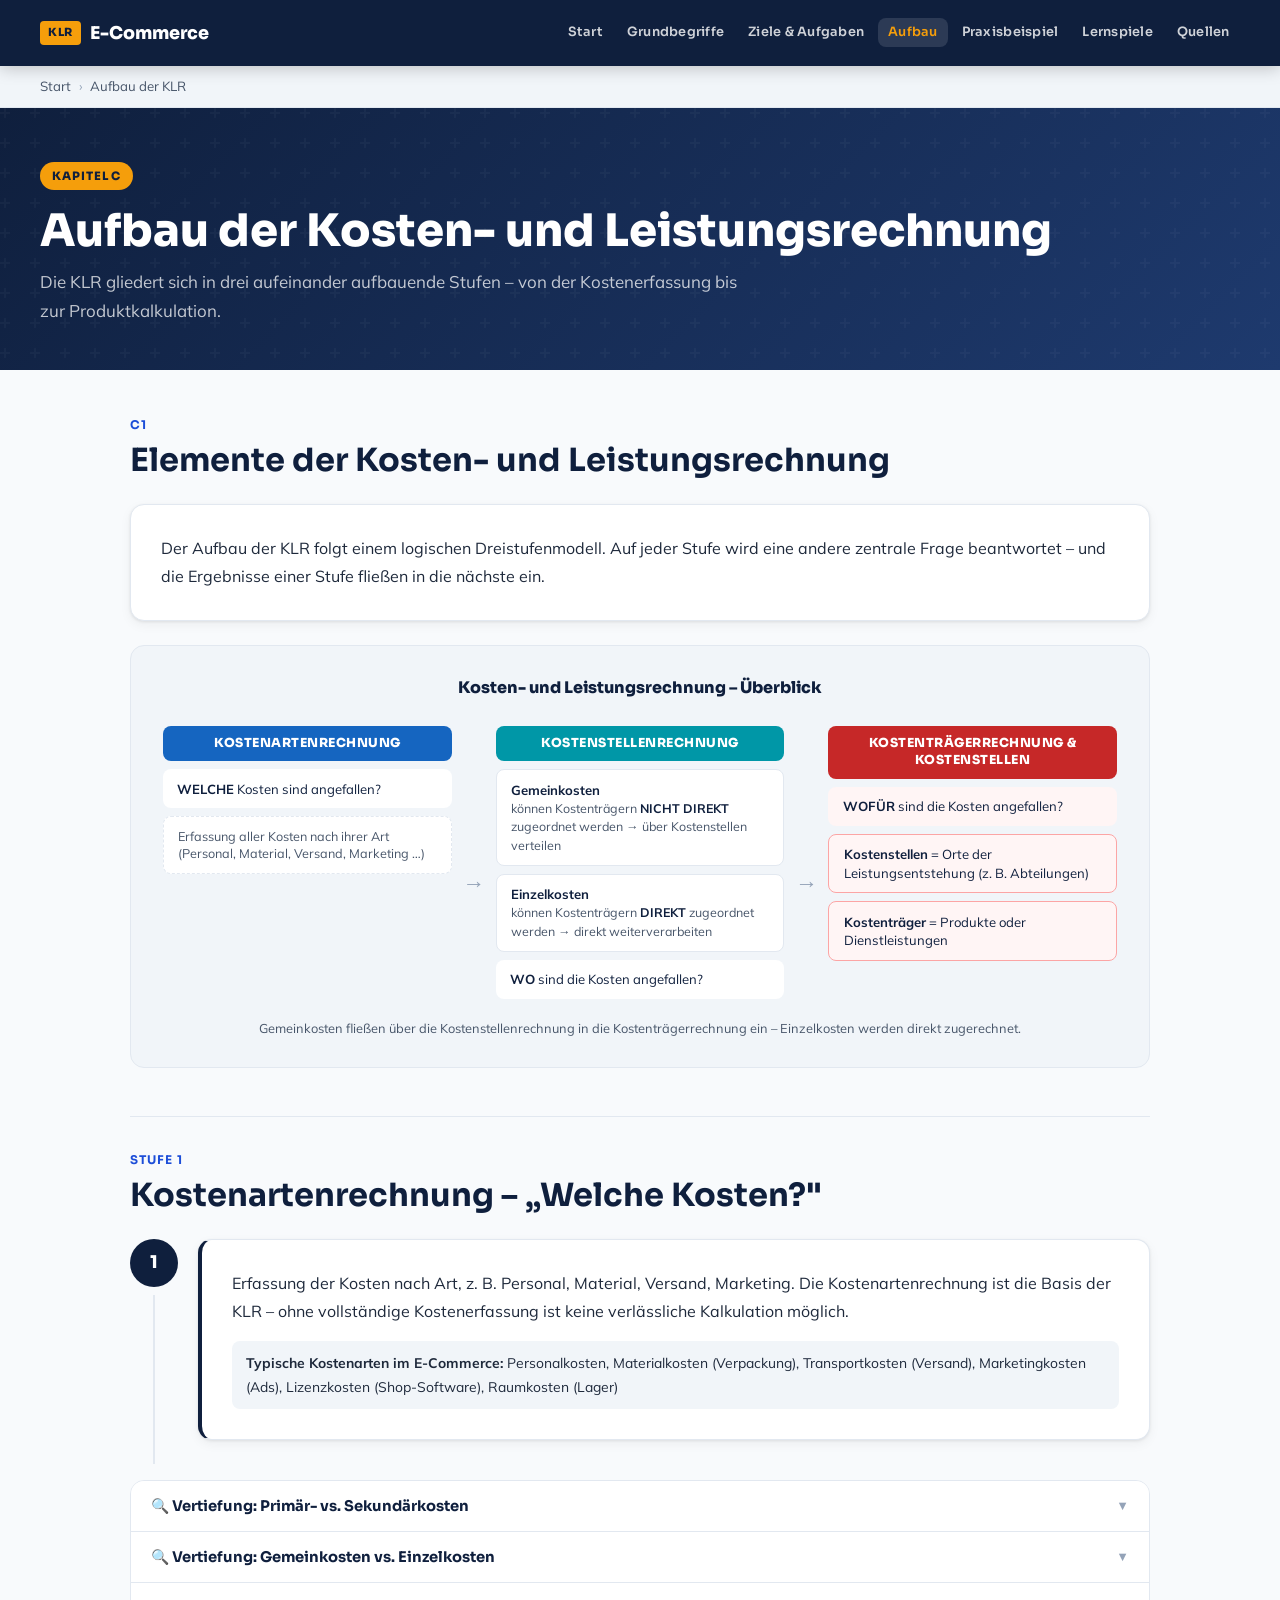
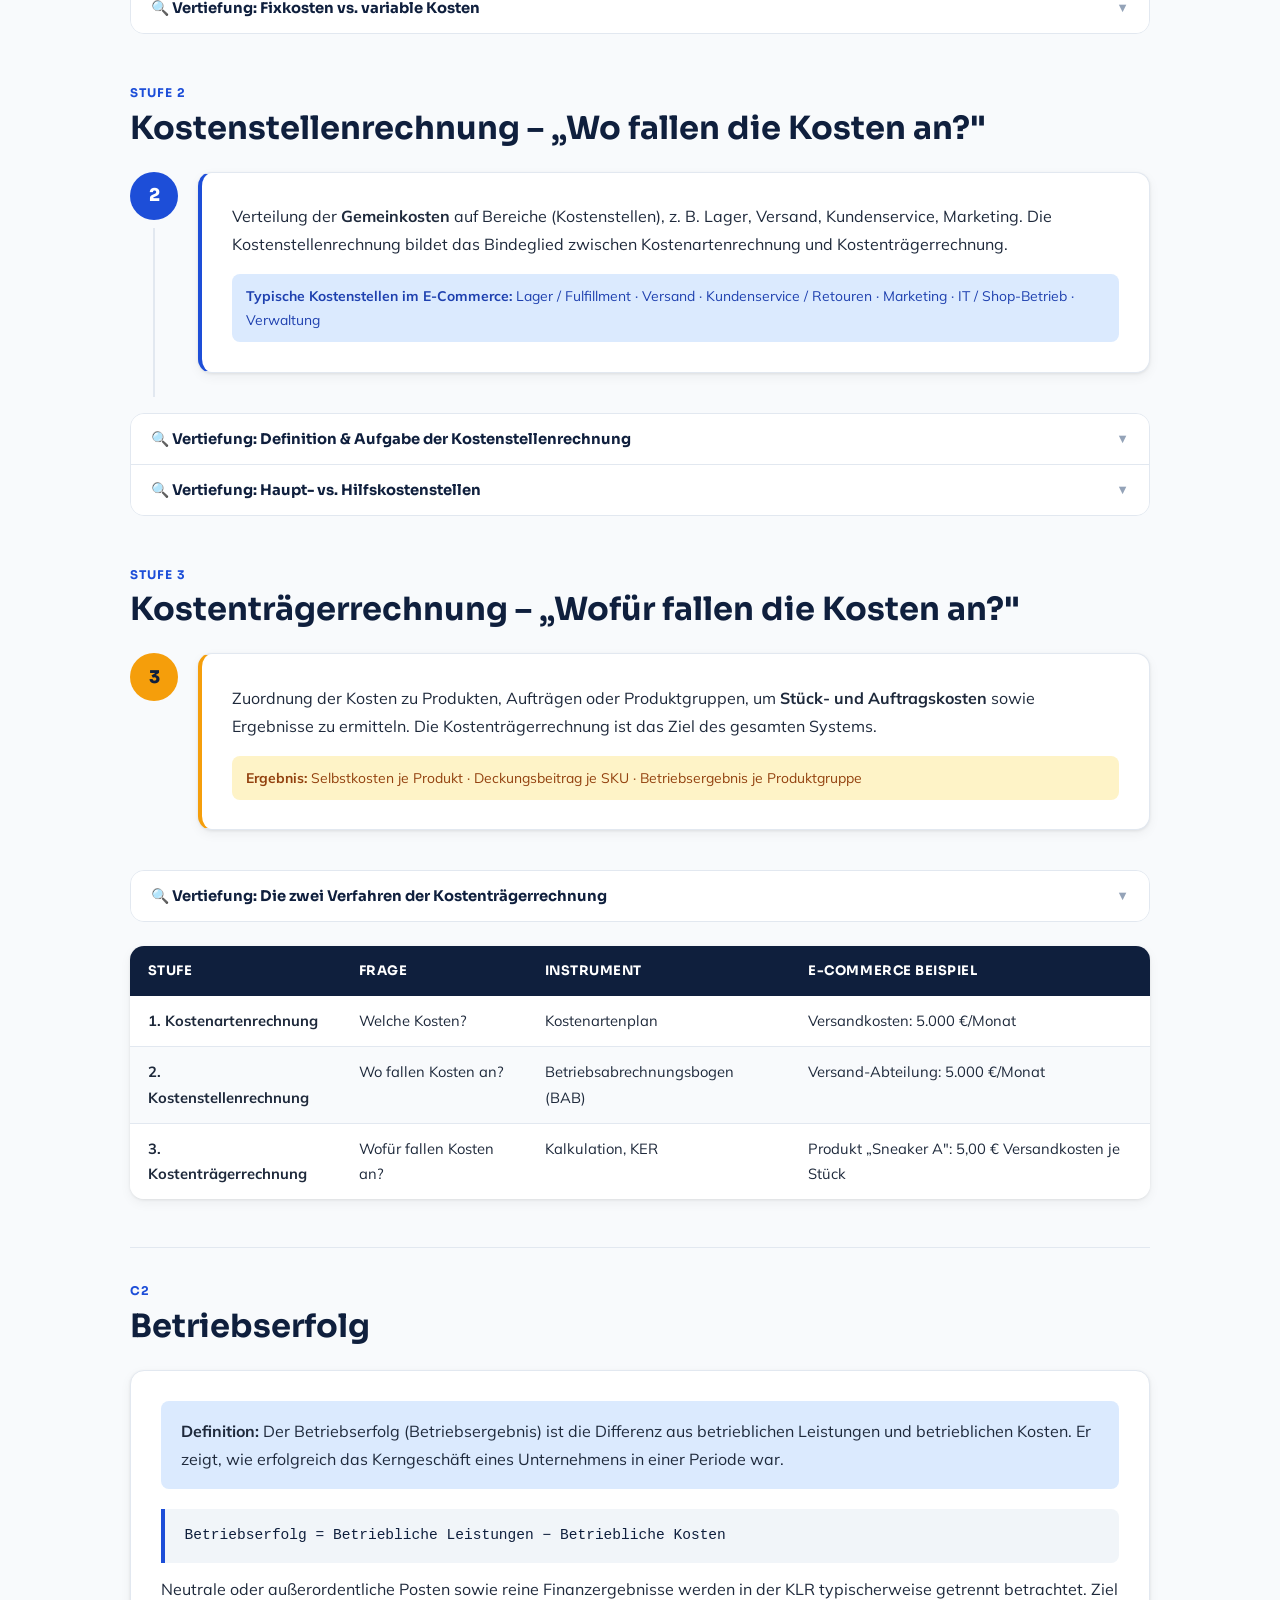
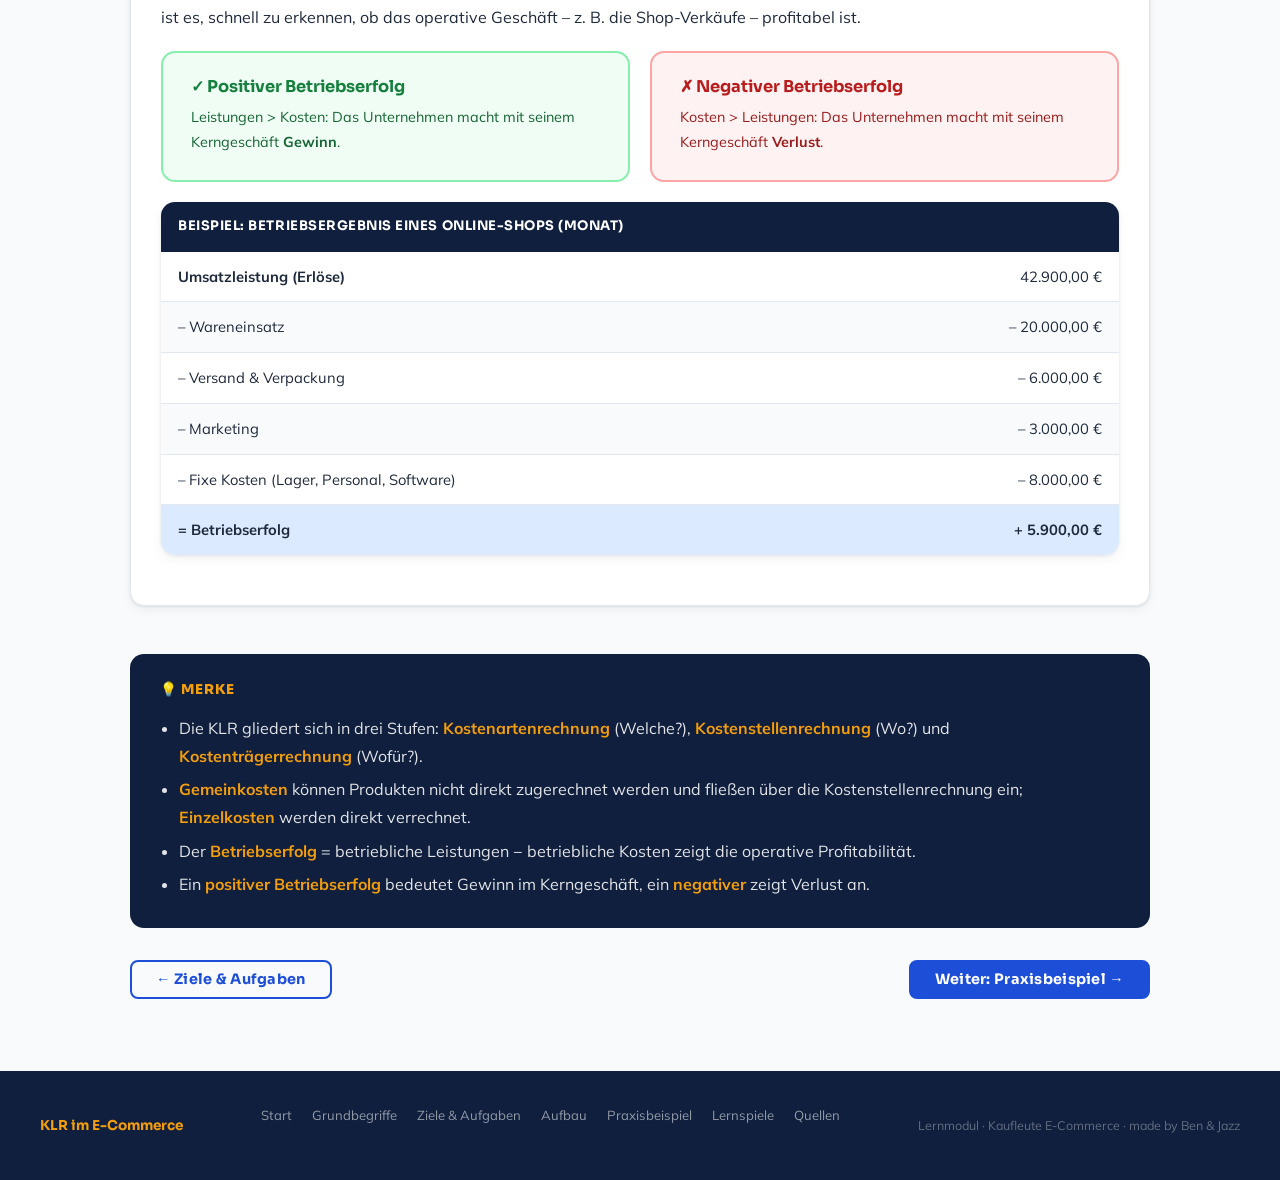
==== commit 95881d39: "Add files via upload" ====
--- a/aufbau.html
+++ b/aufbau.html
@@ -42,9 +42,9 @@
   <div class="container-narrow">
 
     <!-- C1: Übersicht und Diagramm -->
-    <section class="section">
+    <section class="section" id="c1">
       <div class="section-title-wrap">
-        <div class="section-label">C1</div>
+        <div class="section-label"><a href="#c1" style="color:inherit; text-decoration:none;">C1</a></div>
         <h2>Elemente der Kosten- und Leistungsrechnung</h2>
       </div>
       <div class="card">
@@ -52,65 +52,63 @@
         zentrale Frage beantwortet – und die Ergebnisse einer Stufe fließen in die nächste ein.</p>
       </div>
 
-      <!-- Flussdiagramm nach Bild 2 -->
+      <!-- Flussdiagramm – vollständig responsives CSS-Grid, kein Scrollen -->
       <div class="klr-diagram">
         <div class="klr-diagram-title">Kosten- und Leistungsrechnung – Überblick</div>
-        <div style="overflow-x:auto;">
-          <table class="klr-flow-table" style="min-width:560px;">
-            <tbody>
-              <!-- Zeile 1: Stufen-Header -->
-              <tr>
-                <td class="kft-blue" style="font-size:.8rem; letter-spacing:.04em; text-transform:uppercase; font-weight:800;">Kostenartenrechnung</td>
-                <td class="kft-arrow"></td>
-                <td colspan="2" class="kft-blue" style="font-size:.8rem; letter-spacing:.04em; text-transform:uppercase; font-weight:800; background:#0097a7;">Kostenstellenrechnung</td>
-                <td class="kft-arrow"></td>
-                <td class="kft-blue" style="font-size:.8rem; letter-spacing:.04em; text-transform:uppercase; font-weight:800; background:#c62828;">Kostenstellen</td>
-              </tr>
-              <!-- Zeile 2: Frage links, Gemeinkosten, KSR-Inhalt, Kostenstellen-Def -->
-              <tr>
-                <td rowspan="2" class="kft-note" style="text-align:left; padding: .75rem 1rem;">
-                  <strong>WELCHE</strong> Kosten sind angefallen?
-                </td>
-                <td class="kft-arrow">→</td>
-                <td class="kft-mid" style="font-size:.82rem;">
-                  <strong>Gemeinkosten</strong><br>
-                  <span style="font-size:.78rem; color:var(--text-light);">können Kostenträgern<br><strong>NICHT DIREKT</strong> zugeordnet werden</span>
-                </td>
-                <td class="kft-arrow">→</td>
-                <td class="kft-note" style="font-size:.8rem; text-align:left; padding:.6rem .9rem;">
-                  <strong>WO</strong> sind die Kosten angefallen?
-                </td>
-                <td class="kft-mid" style="font-size:.8rem;">
-                  = Orte der Leistungs&shy;entstehung (z. B. Abteilungen)
-                </td>
-              </tr>
-              <!-- Zeile 3: Einzelkosten / Kostenträgerrechnung -->
-              <tr>
-                <td class="kft-arrow">→</td>
-                <td class="kft-mid" style="font-size:.82rem;">
-                  <strong>Einzelkosten</strong><br>
-                  <span style="font-size:.78rem; color:var(--text-light);">können Kostenträgern<br><strong>DIREKT</strong> zugeordnet werden</span>
-                </td>
-                <td class="kft-arrow">→</td>
-                <td class="kft-note" style="font-size:.8rem; text-align:left; padding:.6rem .9rem; background:#fff0f0; border-color:#fca5a5;">
-                  <strong>WOFÜR</strong> sind die Kosten angefallen?
-                </td>
-                <td class="kft-mid" style="font-size:.8rem; background:#fff0f0; border-color:#fca5a5;">
-                  = Produkte oder Dienstleistungen
-                </td>
-              </tr>
-              <!-- Zeile 4: Kostenträgerrechnung-Label -->
-              <tr>
-                <td></td>
-                <td></td>
-                <td></td>
-                <td></td>
-                <td colspan="2" class="kft-blue" style="font-size:.8rem; letter-spacing:.04em; text-transform:uppercase; font-weight:800; background:#c62828; text-align:center;">Kostenträgerrechnung</td>
-              </tr>
-            </tbody>
-          </table>
-        </div>
-        <p style="font-size:.8rem; color:var(--text-light); margin-top:1rem; text-align:center;">
+
+        <div class="klr-flow-grid">
+
+          <!-- SPALTE 1: Kostenartenrechnung -->
+          <div class="klf-col">
+            <div class="klf-box klf-header">Kostenartenrechnung</div>
+            <div class="klf-box klf-question">
+              <strong>WELCHE</strong> Kosten sind angefallen?
+            </div>
+            <div class="klf-box klf-content" style="font-size:.79rem; color:var(--text-light); border-style:dashed;">
+              Erfassung aller Kosten nach ihrer Art (Personal, Material, Versand, Marketing …)
+            </div>
+          </div>
+
+          <!-- PFEIL 1 -->
+          <div class="klf-arrow">→</div>
+
+          <!-- SPALTE 2: Kostenstellenrechnung -->
+          <div class="klf-col">
+            <div class="klf-box klf-header teal">Kostenstellenrechnung</div>
+
+            <div class="klf-box klf-content">
+              <strong>Gemeinkosten</strong><br>
+              <span style="font-size:.78rem; color:var(--text-light);">können Kostenträgern <strong>NICHT DIREKT</strong> zugeordnet werden → über Kostenstellen verteilen</span>
+            </div>
+            <div class="klf-box klf-content">
+              <strong>Einzelkosten</strong><br>
+              <span style="font-size:.78rem; color:var(--text-light);">können Kostenträgern <strong>DIREKT</strong> zugeordnet werden → direkt weiterverarbeiten</span>
+            </div>
+            <div class="klf-box klf-question">
+              <strong>WO</strong> sind die Kosten angefallen?
+            </div>
+          </div>
+
+          <!-- PFEIL 2 -->
+          <div class="klf-arrow">→</div>
+
+          <!-- SPALTE 3: Kostenträgerrechnung -->
+          <div class="klf-col">
+            <div class="klf-box klf-header red">Kostenträgerrechnung &amp; Kostenstellen</div>
+            <div class="klf-box klf-question" style="background:#fff5f5; border-color:#fca5a5;">
+              <strong>WOFÜR</strong> sind die Kosten angefallen?
+            </div>
+            <div class="klf-box klf-content highlight-red">
+              <strong>Kostenstellen</strong> = Orte der Leistungsentstehung (z. B. Abteilungen)
+            </div>
+            <div class="klf-box klf-content highlight-red">
+              <strong>Kostenträger</strong> = Produkte oder Dienstleistungen
+            </div>
+          </div>
+
+        </div><!-- /klr-flow-grid -->
+
+        <p style="font-size:.8rem; color:var(--text-light); margin-top:1.1rem; text-align:center;">
           Gemeinkosten fließen über die Kostenstellenrechnung in die Kostenträgerrechnung ein – Einzelkosten werden direkt zugerechnet.
         </p>
       </div>
@@ -119,9 +117,9 @@
     <hr class="divider">
 
     <!-- STUFE 1: Kostenartenrechnung -->
-    <section class="section">
+    <section class="section" id="stufe1">
       <div class="section-title-wrap">
-        <div class="section-label">Stufe 1</div>
+        <div class="section-label"><a href="#stufe1" style="color:inherit; text-decoration:none;">Stufe 1</a></div>
         <h2>Kostenartenrechnung – „Welche Kosten?"</h2>
       </div>
 
@@ -215,9 +213,9 @@
     </section>
 
     <!-- STUFE 2: Kostenstellenrechnung -->
-    <section class="section">
+    <section class="section" id="stufe2">
       <div class="section-title-wrap">
-        <div class="section-label">Stufe 2</div>
+        <div class="section-label"><a href="#stufe2" style="color:inherit; text-decoration:none;">Stufe 2</a></div>
         <h2>Kostenstellenrechnung – „Wo fallen die Kosten an?"</h2>
       </div>
 
@@ -282,9 +280,9 @@
     </section>
 
     <!-- STUFE 3: Kostenträgerrechnung -->
-    <section class="section">
+    <section class="section" id="stufe3">
       <div class="section-title-wrap">
-        <div class="section-label">Stufe 3</div>
+        <div class="section-label"><a href="#stufe3" style="color:inherit; text-decoration:none;">Stufe 3</a></div>
         <h2>Kostenträgerrechnung – „Wofür fallen die Kosten an?"</h2>
       </div>
 
@@ -362,9 +360,9 @@
     <hr class="divider">
 
     <!-- C2: Betriebserfolg -->
-    <section class="section">
+    <section class="section" id="c2">
       <div class="section-title-wrap">
-        <div class="section-label">C2</div>
+        <div class="section-label"><a href="#c2" style="color:inherit; text-decoration:none;">C2</a></div>
         <h2>Betriebserfolg</h2>
       </div>
 
--- a/style.css
+++ b/style.css
@@ -34,8 +34,8 @@
   --transition:  0.2s ease;
   --font-head:   'Sora', sans-serif;
   --font-body:   'Mulish', sans-serif;
-  --max-w:       1280px;
-  --content-w:   920px;
+  --max-w:       1400px;
+  --content-w:   1100px;
 }
 
 *, *::before, *::after { box-sizing: border-box; margin: 0; padding: 0; }
@@ -229,21 +229,87 @@
 .accordion-content p, .accordion-content ul, .accordion-content ol { font-size: .9rem; }
 .accordion-content h4 { margin-top: .75rem; margin-bottom: .3rem; }
 
-/* KLR Flussdiagramm */
+/* KLR Flussdiagramm – vollständig responsiv, kein horizontales Scrollen */
 .klr-diagram {
   background: var(--gray-100); border: 1px solid var(--gray-200);
   border-radius: var(--radius-lg); padding: 1.75rem 2rem; margin: 1.5rem 0;
 }
-.klr-diagram-title { text-align: center; font-family: var(--font-head); font-weight: 800; font-size: 1rem; color: var(--navy); margin-bottom: 1.5rem; }
+.klr-diagram-title {
+  text-align: center; font-family: var(--font-head); font-weight: 800;
+  font-size: 1rem; color: var(--navy); margin-bottom: 1.5rem;
+}
+
+/* ---- Desktop-Layout: 5-Spalten-Grid ---- */
+.klr-flow-grid {
+  display: grid;
+  grid-template-columns: 1fr 28px 1fr 28px 1fr;
+  gap: 0.5rem;
+  align-items: start;
+}
+/* Pfeil-Spalten */
+.klf-arrow {
+  display: flex; align-items: center; justify-content: center;
+  font-size: 1.4rem; color: var(--gray-400); padding-top: 2.5rem;
+  height: 100%;
+}
+/* Jede Spalte (Stufe) */
+.klf-col { display: flex; flex-direction: column; gap: 0.5rem; }
+
+/* Basis-Box */
+.klf-box {
+  border-radius: var(--radius); padding: 0.65rem 0.9rem;
+  font-size: 0.82rem; line-height: 1.4;
+}
+/* Varianten */
+.klf-header {
+  background: #1565c0; color: white;
+  font-family: var(--font-head); font-weight: 800;
+  font-size: 0.78rem; letter-spacing: .04em; text-transform: uppercase;
+  text-align: center; padding: 0.55rem 0.9rem;
+}
+.klf-header.teal  { background: #0097a7; }
+.klf-header.red   { background: #c62828; }
+.klf-header.red2  { background: #c62828; }
+
+.klf-question {
+  background: var(--white); color: var(--navy);
+  border: 1px dashed var(--gray-300);
+  font-family: var(--font-body); font-size: 0.82rem;
+}
+.klf-question strong { color: var(--navy); }
+
+.klf-content {
+  background: var(--white); color: var(--navy);
+  border: 1px solid var(--gray-200);
+  font-family: var(--font-body); font-size: 0.82rem;
+}
+.klf-content strong { color: var(--navy); }
+
+.klf-content.highlight-red {
+  background: #fff5f5; border-color: #fca5a5;
+}
+.klf-definition {
+  background: var(--white); color: var(--text-light);
+  border: 1px solid var(--gray-200);
+  font-family: var(--font-body); font-size: 0.79rem;
+}
+
+/* ---- Mobile: Stapel-Layout ab 640px ---- */
+@media (max-width: 640px) {
+  .klr-flow-grid {
+    grid-template-columns: 1fr;
+    gap: 0.75rem;
+  }
+  .klf-arrow { padding-top: 0; height: auto; transform: rotate(90deg); font-size: 1.2rem; }
+}
+
+/* Alte klr-flow-table – nicht mehr verwendet, Fallback */
 .klr-flow-table { width: 100%; border-collapse: separate; border-spacing: 8px; }
 .klr-flow-table td { padding: .6rem .9rem; border-radius: var(--radius); text-align: center; font-size: .82rem; vertical-align: middle; font-family: var(--font-head); font-weight: 600; }
 .kft-blue { background: #1565c0; color: white; }
-.kft-teal { background: #0097a7; color: white; }
-.kft-red  { background: #c62828; color: white; }
 .kft-mid  { background: var(--white); color: var(--navy); border: 1px solid var(--gray-200); font-weight: 400; font-size: .8rem; font-family: var(--font-body); }
 .kft-note { background: var(--white); color: var(--text-light); border: 1px dashed var(--gray-300); font-weight: 400; font-size: .8rem; font-family: var(--font-body); }
 .kft-arrow { background: transparent; color: var(--gray-400); font-size: 1.2rem; padding: 0 .25rem; }
-.kft-label { background: transparent; color: var(--text-light); font-size: .75rem; font-style: italic; font-family: var(--font-body); font-weight: 400; }
 
 /* Form */
 .form-group { margin-bottom: 1.1rem; }
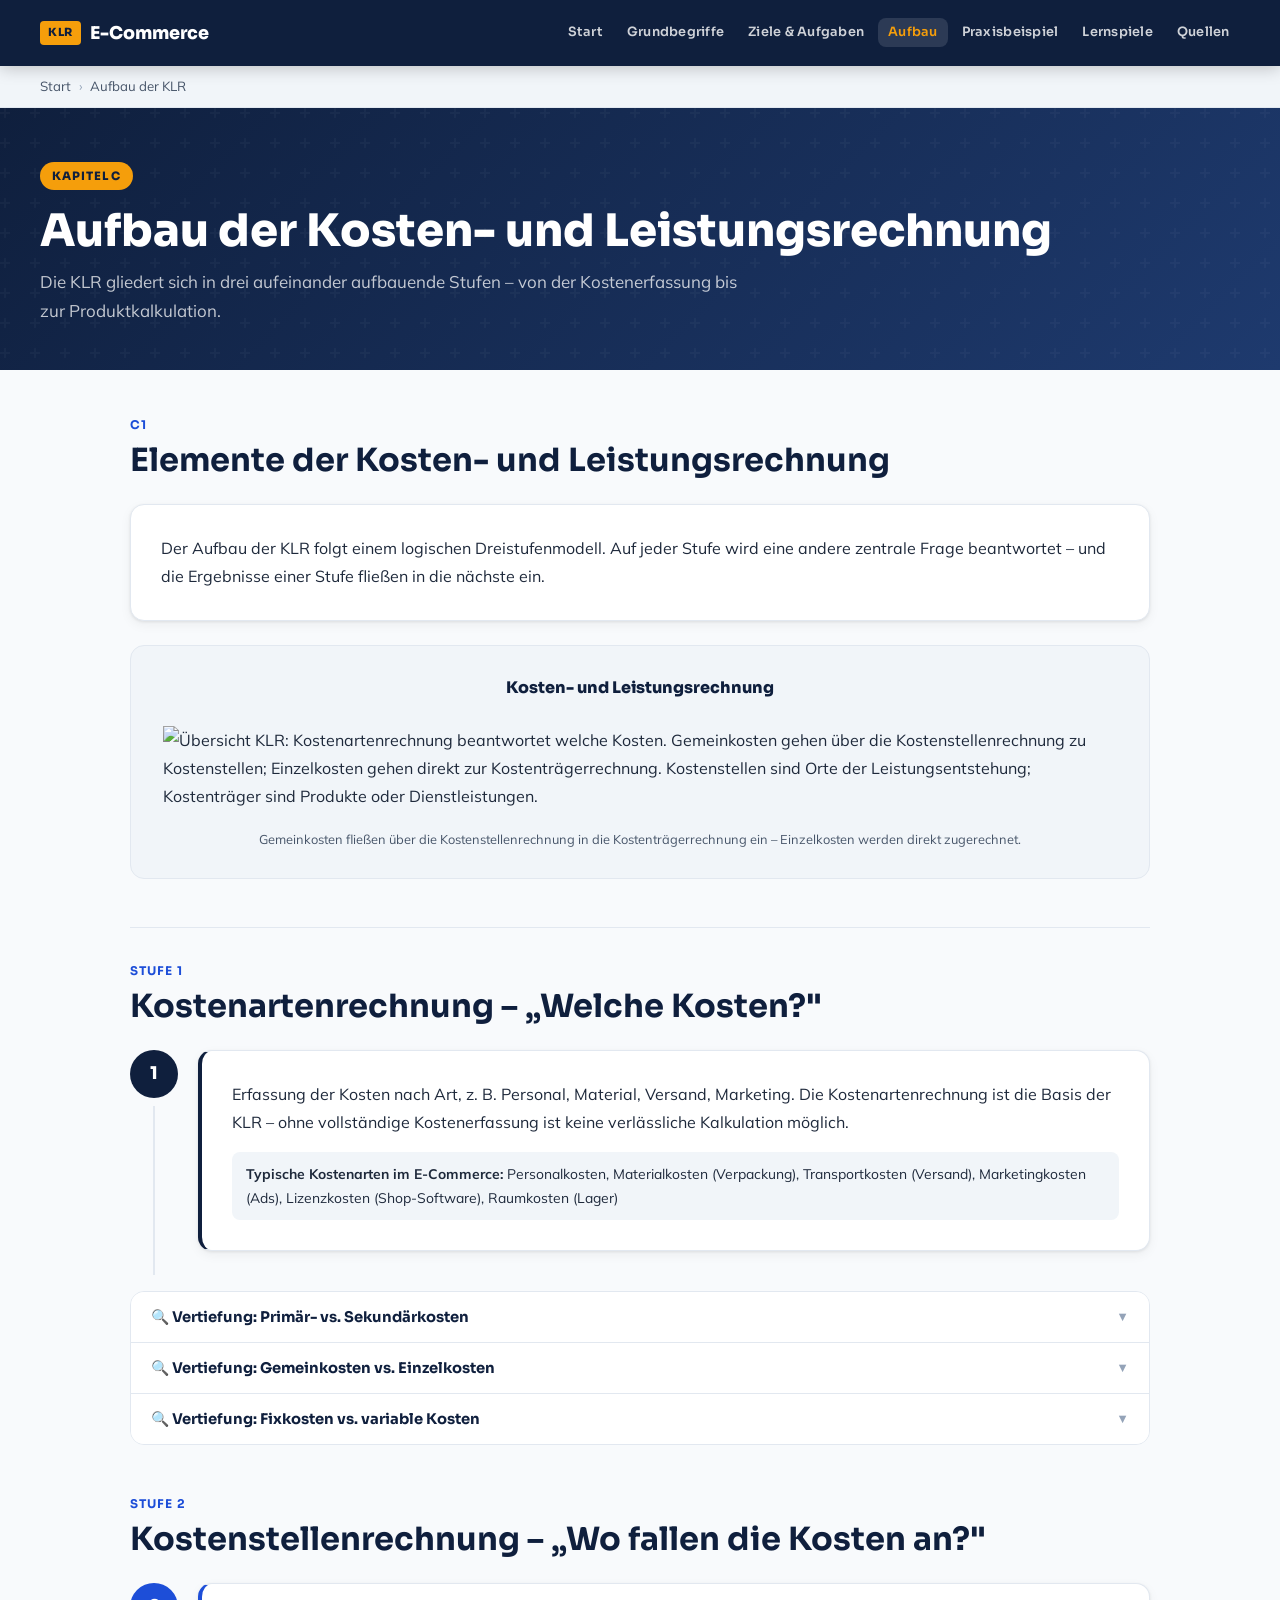
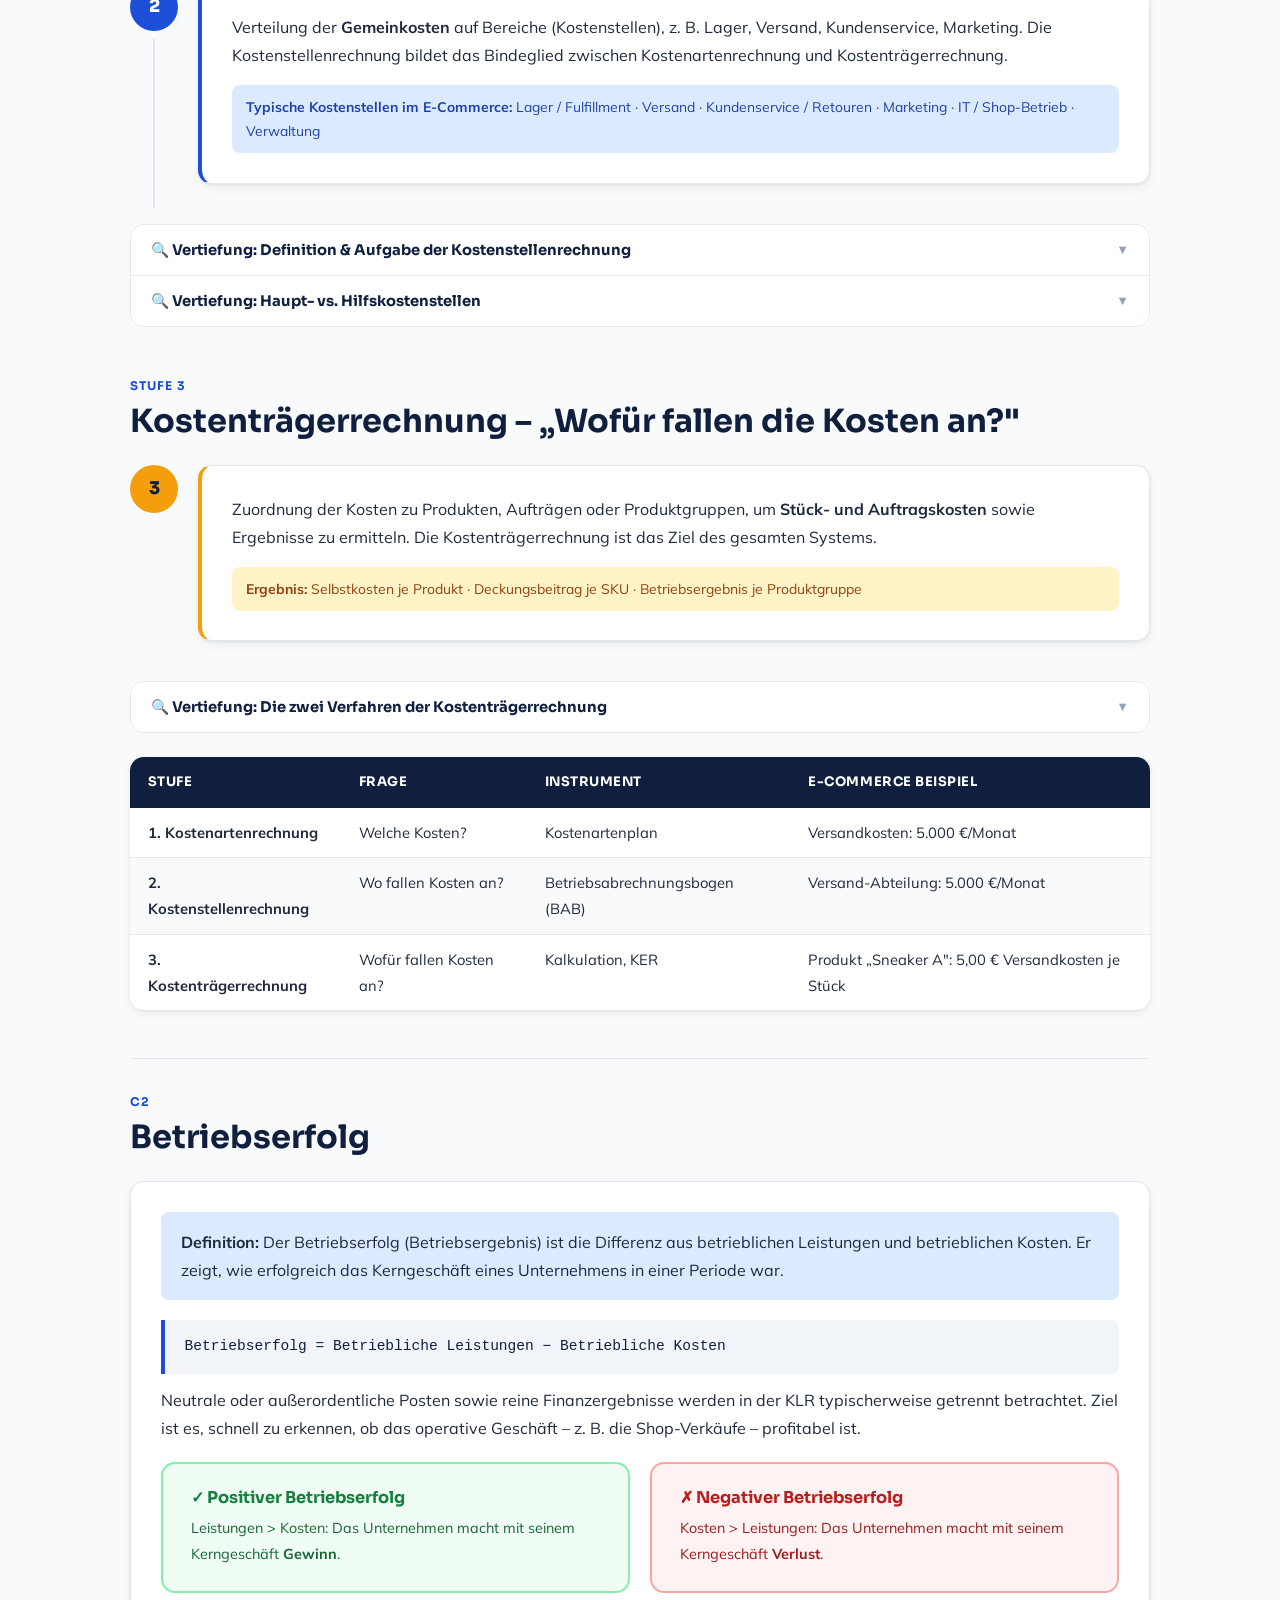
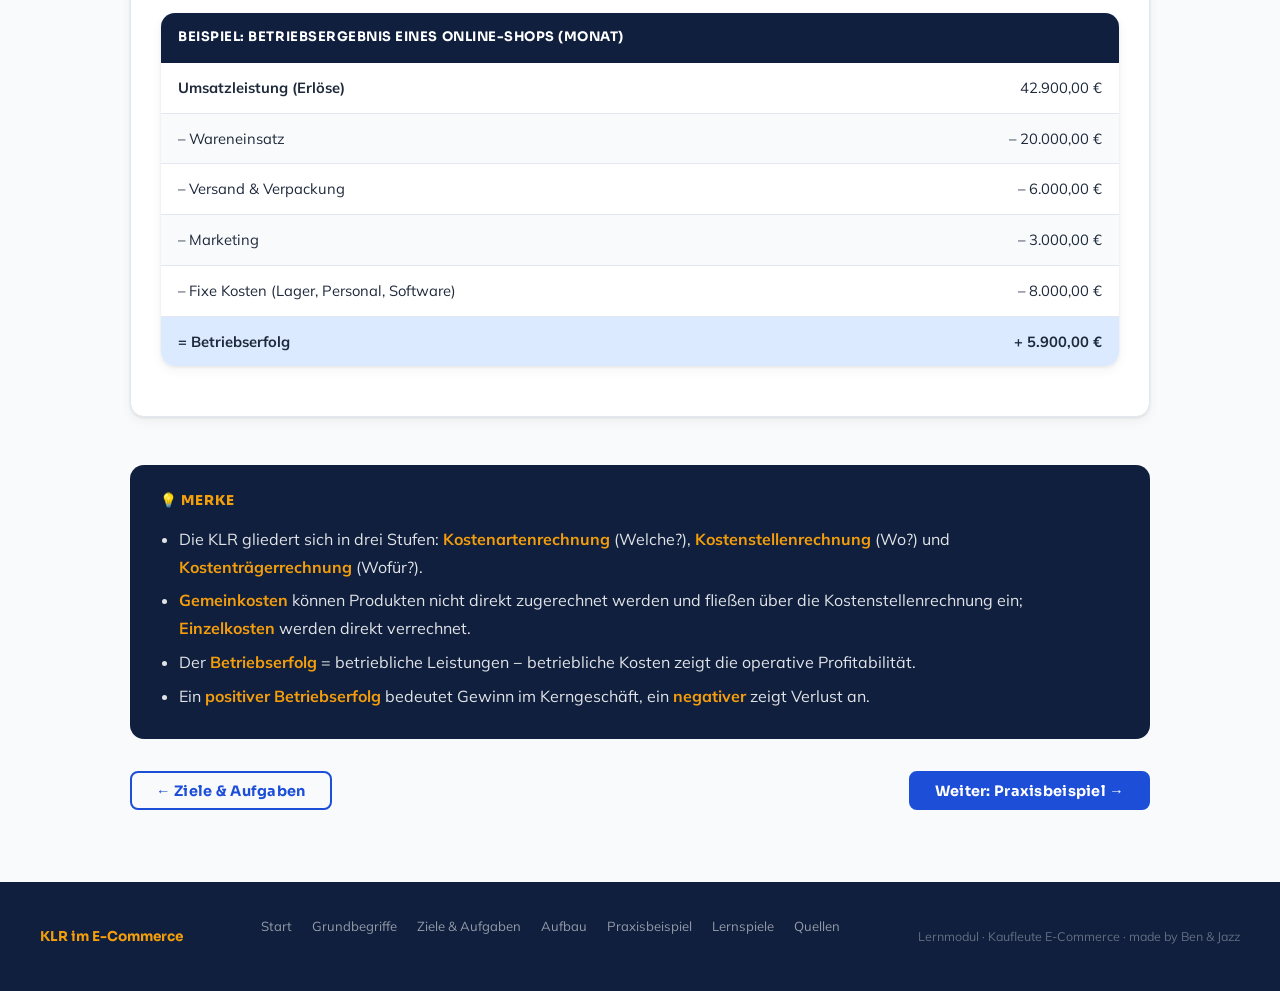
==== commit 77e49ffe: "Add files via upload" ====
--- a/aufbau.html
+++ b/aufbau.html
@@ -52,61 +52,19 @@
         zentrale Frage beantwortet – und die Ergebnisse einer Stufe fließen in die nächste ein.</p>
       </div>
 
-      <!-- Flussdiagramm – vollständig responsives CSS-Grid, kein Scrollen -->
-      <div class="klr-diagram">
-        <div class="klr-diagram-title">Kosten- und Leistungsrechnung – Überblick</div>
-
-        <div class="klr-flow-grid">
-
-          <!-- SPALTE 1: Kostenartenrechnung -->
-          <div class="klf-col">
-            <div class="klf-box klf-header">Kostenartenrechnung</div>
-            <div class="klf-box klf-question">
-              <strong>WELCHE</strong> Kosten sind angefallen?
-            </div>
-            <div class="klf-box klf-content" style="font-size:.79rem; color:var(--text-light); border-style:dashed;">
-              Erfassung aller Kosten nach ihrer Art (Personal, Material, Versand, Marketing …)
-            </div>
-          </div>
-
-          <!-- PFEIL 1 -->
-          <div class="klf-arrow">→</div>
-
-          <!-- SPALTE 2: Kostenstellenrechnung -->
-          <div class="klf-col">
-            <div class="klf-box klf-header teal">Kostenstellenrechnung</div>
-
-            <div class="klf-box klf-content">
-              <strong>Gemeinkosten</strong><br>
-              <span style="font-size:.78rem; color:var(--text-light);">können Kostenträgern <strong>NICHT DIREKT</strong> zugeordnet werden → über Kostenstellen verteilen</span>
-            </div>
-            <div class="klf-box klf-content">
-              <strong>Einzelkosten</strong><br>
-              <span style="font-size:.78rem; color:var(--text-light);">können Kostenträgern <strong>DIREKT</strong> zugeordnet werden → direkt weiterverarbeiten</span>
-            </div>
-            <div class="klf-box klf-question">
-              <strong>WO</strong> sind die Kosten angefallen?
-            </div>
-          </div>
-
-          <!-- PFEIL 2 -->
-          <div class="klf-arrow">→</div>
-
-          <!-- SPALTE 3: Kostenträgerrechnung -->
-          <div class="klf-col">
-            <div class="klf-box klf-header red">Kostenträgerrechnung &amp; Kostenstellen</div>
-            <div class="klf-box klf-question" style="background:#fff5f5; border-color:#fca5a5;">
-              <strong>WOFÜR</strong> sind die Kosten angefallen?
-            </div>
-            <div class="klf-box klf-content highlight-red">
-              <strong>Kostenstellen</strong> = Orte der Leistungsentstehung (z. B. Abteilungen)
-            </div>
-            <div class="klf-box klf-content highlight-red">
-              <strong>Kostenträger</strong> = Produkte oder Dienstleistungen
-            </div>
-          </div>
-
-        </div><!-- /klr-flow-grid -->
+      <!-- Diagramm (wie im Beispiel) – als Bild eingebunden, responsiv -->
+      <div class="klr-diagram" aria-label="Diagramm: Aufbau der Kosten- und Leistungsrechnung">
+        <div class="klr-diagram-title">Kosten- und Leistungsrechnung</div>
+
+        <figure style="margin:0;">
+          <!-- Lege die Grafik z.B. unter /img/klr-diagramm.png ab und passe den Pfad bei Bedarf an -->
+          <img
+            src="img/klr-diagramm.png"
+            alt="Übersicht KLR: Kostenartenrechnung beantwortet welche Kosten. Gemeinkosten gehen über die Kostenstellenrechnung zu Kostenstellen; Einzelkosten gehen direkt zur Kostenträgerrechnung. Kostenstellen sind Orte der Leistungsentstehung; Kostenträger sind Produkte oder Dienstleistungen."
+            style="width:100%; height:auto; display:block;"
+            loading="lazy"
+          >
+        </figure>
 
         <p style="font-size:.8rem; color:var(--text-light); margin-top:1.1rem; text-align:center;">
           Gemeinkosten fließen über die Kostenstellenrechnung in die Kostenträgerrechnung ein – Einzelkosten werden direkt zugerechnet.
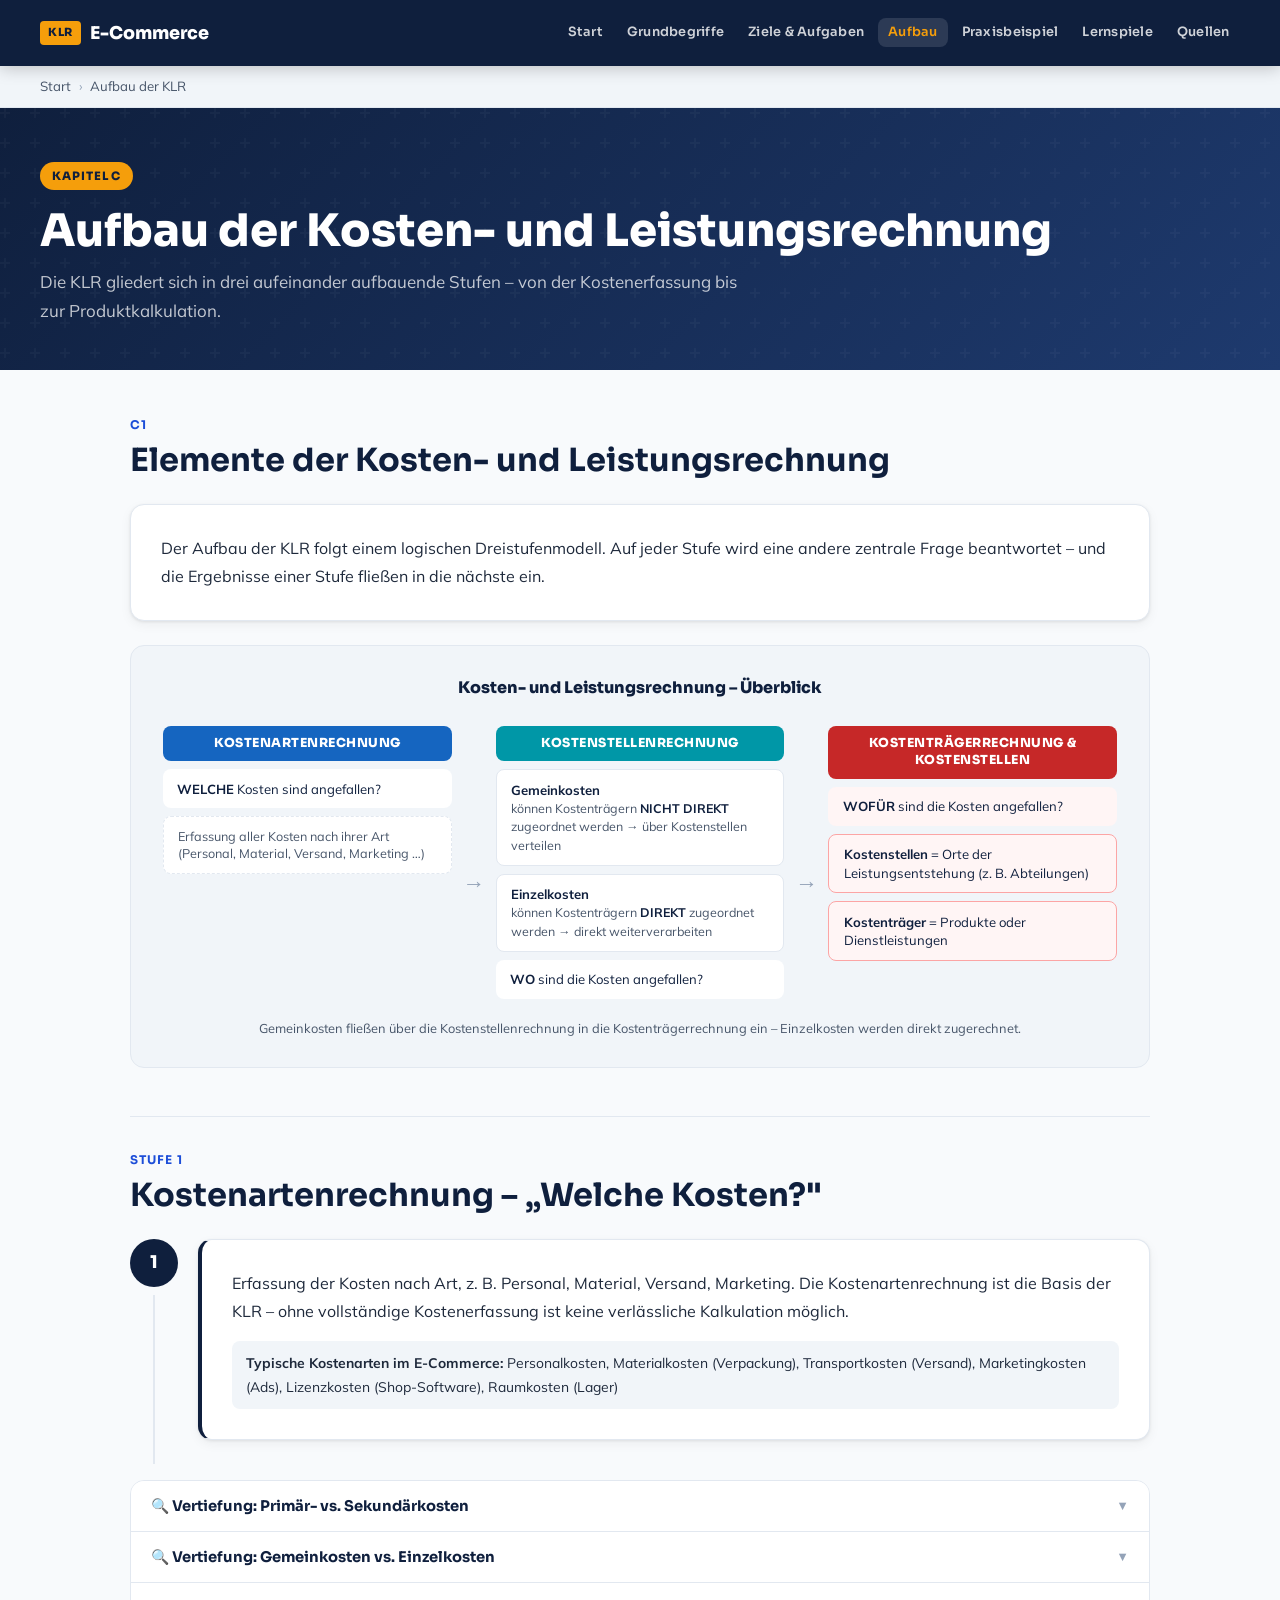
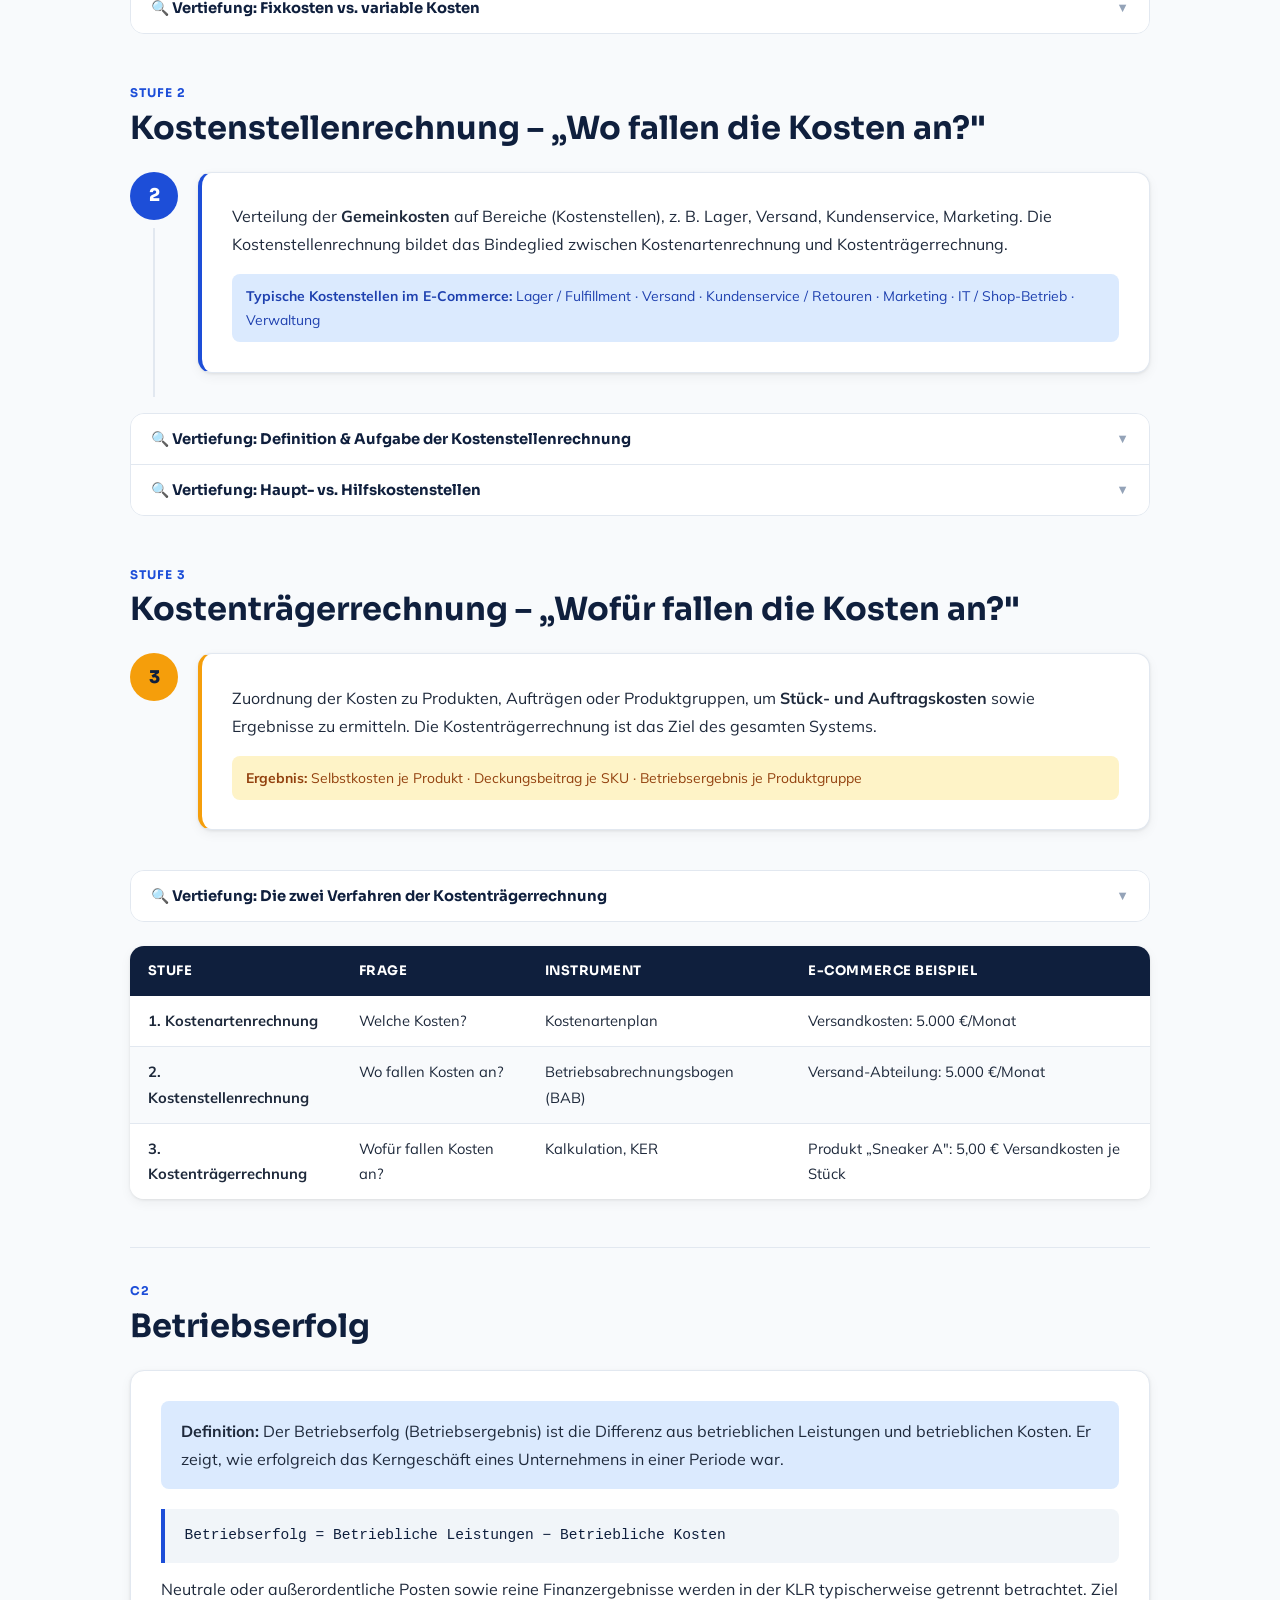
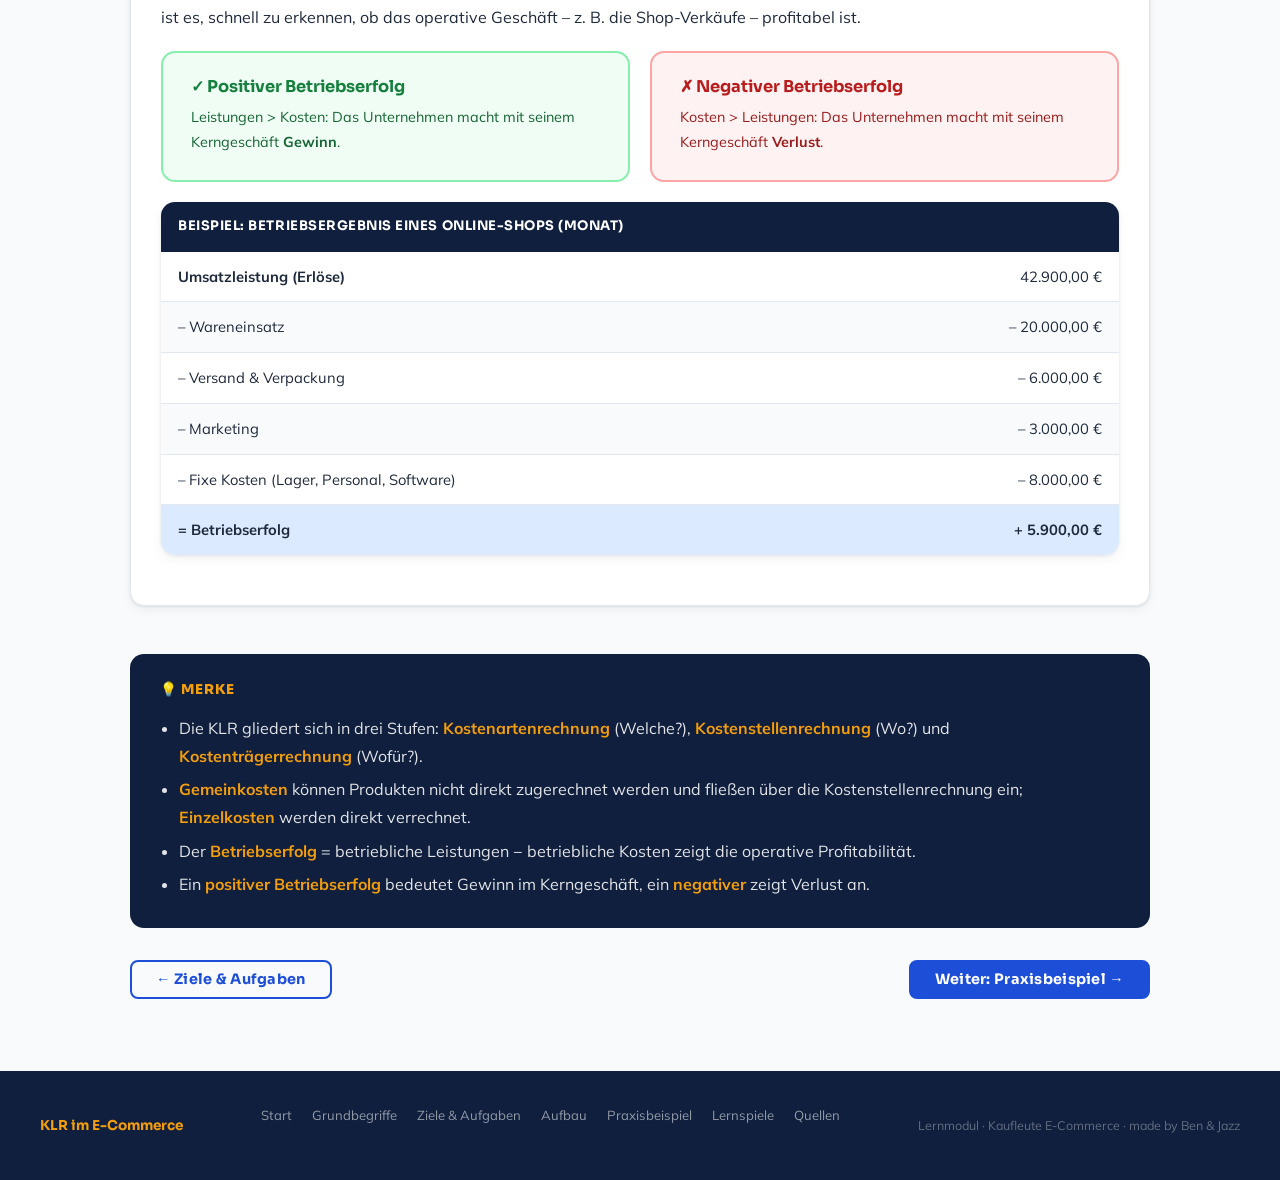
==== commit 7d952c50: "Add files via upload" ====
--- a/aufbau.html
+++ b/aufbau.html
@@ -52,19 +52,61 @@
         zentrale Frage beantwortet – und die Ergebnisse einer Stufe fließen in die nächste ein.</p>
       </div>
 
-      <!-- Diagramm (wie im Beispiel) – als Bild eingebunden, responsiv -->
-      <div class="klr-diagram" aria-label="Diagramm: Aufbau der Kosten- und Leistungsrechnung">
-        <div class="klr-diagram-title">Kosten- und Leistungsrechnung</div>
-
-        <figure style="margin:0;">
-          <!-- Lege die Grafik z.B. unter /img/klr-diagramm.png ab und passe den Pfad bei Bedarf an -->
-          <img
-            src="img/klr-diagramm.png"
-            alt="Übersicht KLR: Kostenartenrechnung beantwortet welche Kosten. Gemeinkosten gehen über die Kostenstellenrechnung zu Kostenstellen; Einzelkosten gehen direkt zur Kostenträgerrechnung. Kostenstellen sind Orte der Leistungsentstehung; Kostenträger sind Produkte oder Dienstleistungen."
-            style="width:100%; height:auto; display:block;"
-            loading="lazy"
-          >
-        </figure>
+      <!-- Flussdiagramm – vollständig responsives CSS-Grid, kein Scrollen -->
+      <div class="klr-diagram">
+        <div class="klr-diagram-title">Kosten- und Leistungsrechnung – Überblick</div>
+
+        <div class="klr-flow-grid">
+
+          <!-- SPALTE 1: Kostenartenrechnung -->
+          <div class="klf-col">
+            <div class="klf-box klf-header">Kostenartenrechnung</div>
+            <div class="klf-box klf-question">
+              <strong>WELCHE</strong> Kosten sind angefallen?
+            </div>
+            <div class="klf-box klf-content" style="font-size:.79rem; color:var(--text-light); border-style:dashed;">
+              Erfassung aller Kosten nach ihrer Art (Personal, Material, Versand, Marketing …)
+            </div>
+          </div>
+
+          <!-- PFEIL 1 -->
+          <div class="klf-arrow">→</div>
+
+          <!-- SPALTE 2: Kostenstellenrechnung -->
+          <div class="klf-col">
+            <div class="klf-box klf-header teal">Kostenstellenrechnung</div>
+
+            <div class="klf-box klf-content">
+              <strong>Gemeinkosten</strong><br>
+              <span style="font-size:.78rem; color:var(--text-light);">können Kostenträgern <strong>NICHT DIREKT</strong> zugeordnet werden → über Kostenstellen verteilen</span>
+            </div>
+            <div class="klf-box klf-content">
+              <strong>Einzelkosten</strong><br>
+              <span style="font-size:.78rem; color:var(--text-light);">können Kostenträgern <strong>DIREKT</strong> zugeordnet werden → direkt weiterverarbeiten</span>
+            </div>
+            <div class="klf-box klf-question">
+              <strong>WO</strong> sind die Kosten angefallen?
+            </div>
+          </div>
+
+          <!-- PFEIL 2 -->
+          <div class="klf-arrow">→</div>
+
+          <!-- SPALTE 3: Kostenträgerrechnung -->
+          <div class="klf-col">
+            <div class="klf-box klf-header red">Kostenträgerrechnung &amp; Kostenstellen</div>
+            <div class="klf-box klf-question" style="background:#fff5f5; border-color:#fca5a5;">
+              <strong>WOFÜR</strong> sind die Kosten angefallen?
+            </div>
+            <div class="klf-box klf-content highlight-red">
+              <strong>Kostenstellen</strong> = Orte der Leistungsentstehung (z. B. Abteilungen)
+            </div>
+            <div class="klf-box klf-content highlight-red">
+              <strong>Kostenträger</strong> = Produkte oder Dienstleistungen
+            </div>
+          </div>
+
+        </div><!-- /klr-flow-grid -->
 
         <p style="font-size:.8rem; color:var(--text-light); margin-top:1.1rem; text-align:center;">
           Gemeinkosten fließen über die Kostenstellenrechnung in die Kostenträgerrechnung ein – Einzelkosten werden direkt zugerechnet.
